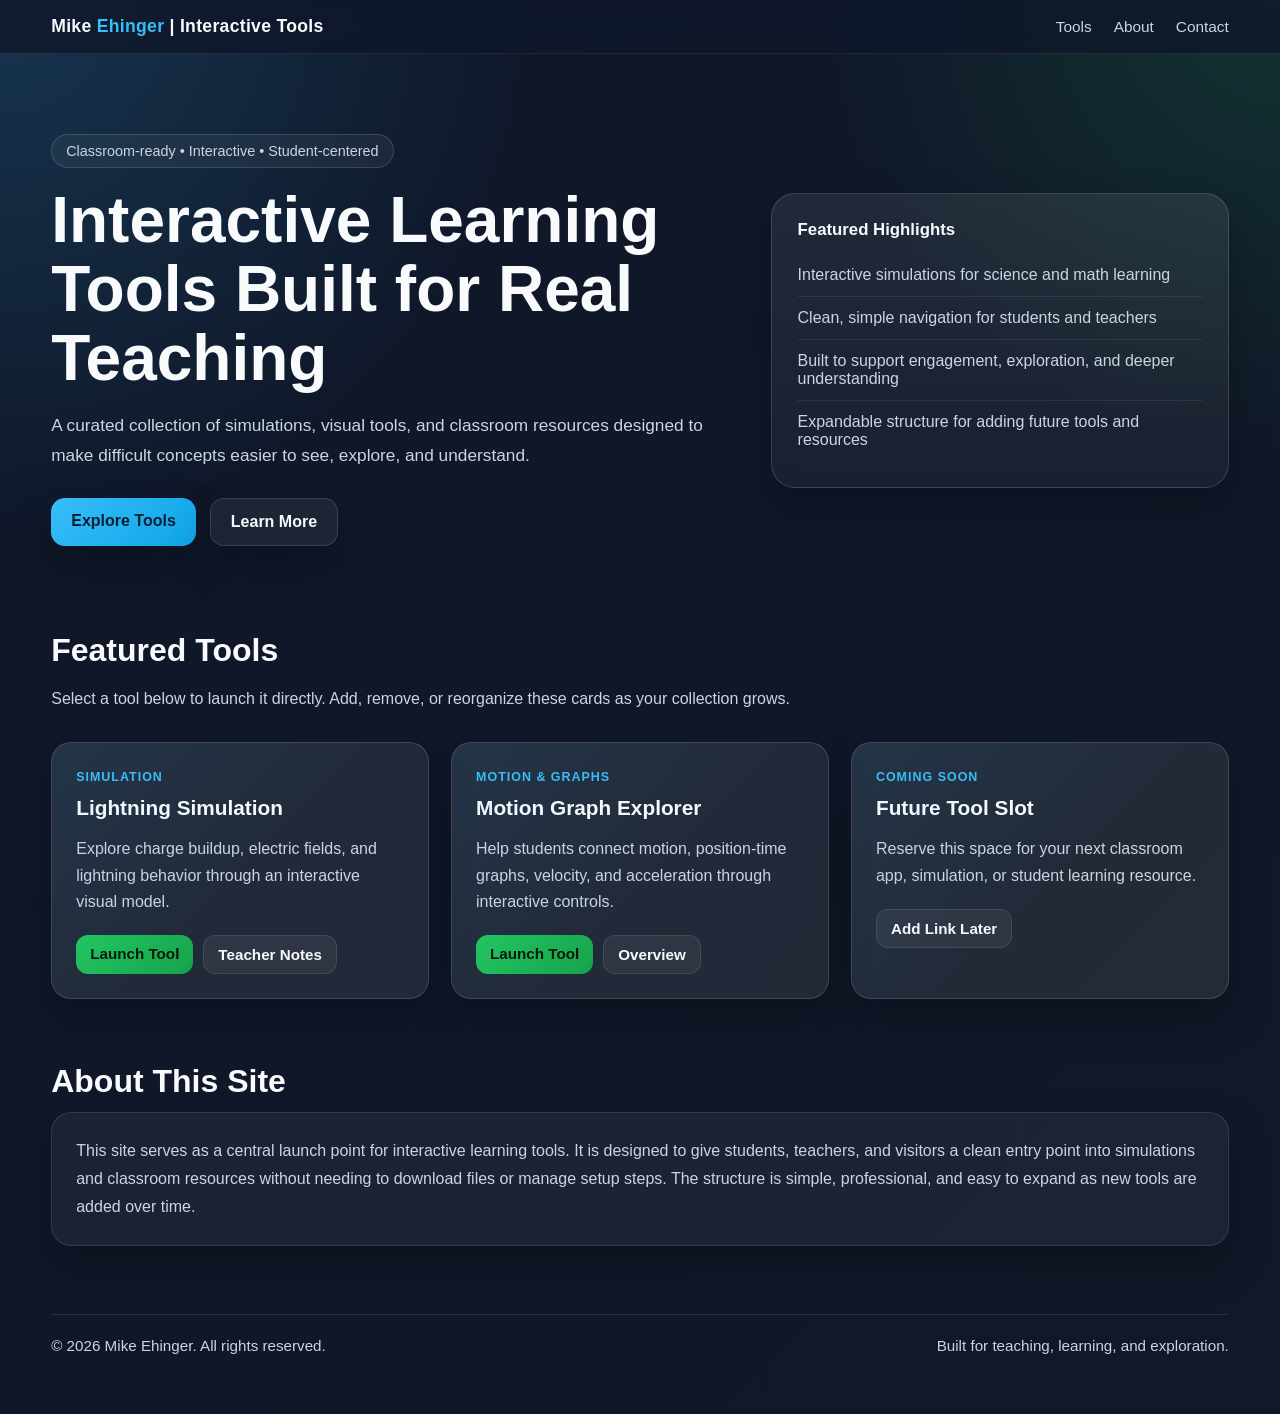
==== index.html @ 9064da9b "Integrate Google Analytics and update HTML Added Google Analytics tracking script and updated HTML s" ====
<!DOCTYPE html>
<html lang="en">
<head>
  <!-- Google tag (gtag.js) -->
<script async src="https://www.googletagmanager.com/gtag/js?id=G-KTXL267CL4"></script>
<script>
  window.dataLayer = window.dataLayer || [];
  function gtag(){dataLayer.push(arguments);}
  gtag('js', new Date());

  gtag('config', 'G-KTXL267CL4');
</script>
  <meta charset="UTF-8" />
  <meta name="viewport" content="width=device-width, initial-scale=1.0" />
  <title>Mike Ehinger | Interactive Learning Tools</title>
  <meta name="description" content="Interactive classroom tools, simulations, and learning resources." />
  <style>
    :root {
      --bg: #0f172a;
      --bg-alt: #111827;
      --card: rgba(255,255,255,0.08);
      --card-border: rgba(255,255,255,0.14);
      --text: #f8fafc;
      --muted: #cbd5e1;
      --accent: #38bdf8;
      --accent-2: #22c55e;
      --shadow: 0 20px 40px rgba(0,0,0,0.25);
      --radius: 20px;
      --max-width: 1200px;
    }

    * {
      box-sizing: border-box;
    }

    html {
      scroll-behavior: smooth;
    }

    body {
      margin: 0;
      font-family: Arial, Helvetica, sans-serif;
      color: var(--text);
      background:
        radial-gradient(circle at top left, rgba(56,189,248,0.18), transparent 28%),
        radial-gradient(circle at top right, rgba(34,197,94,0.16), transparent 24%),
        linear-gradient(135deg, var(--bg), var(--bg-alt));
      min-height: 100vh;
    }

    a {
      color: inherit;
      text-decoration: none;
    }

    .container {
      width: min(92%, var(--max-width));
      margin: 0 auto;
    }

    header {
      position: sticky;
      top: 0;
      z-index: 1000;
      backdrop-filter: blur(10px);
      background: rgba(15, 23, 42, 0.78);
      border-bottom: 1px solid rgba(255,255,255,0.08);
    }

    .nav {
      display: flex;
      justify-content: space-between;
      align-items: center;
      padding: 16px 0;
    }

    .brand {
      font-size: 1.1rem;
      font-weight: 700;
      letter-spacing: 0.3px;
    }

    .brand span {
      color: var(--accent);
    }

    .nav-links {
      display: flex;
      gap: 22px;
      align-items: center;
      flex-wrap: wrap;
    }

    .nav-links a {
      color: var(--muted);
      font-size: 0.96rem;
      transition: 0.2s ease;
    }

    .nav-links a:hover {
      color: var(--text);
    }

    .hero {
      padding: 80px 0 50px;
    }

    .hero-grid {
      display: grid;
      grid-template-columns: 1.2fr 0.8fr;
      gap: 32px;
      align-items: center;
    }

    .eyebrow {
      display: inline-block;
      padding: 8px 14px;
      border: 1px solid rgba(255,255,255,0.14);
      background: rgba(255,255,255,0.05);
      border-radius: 999px;
      color: var(--muted);
      font-size: 0.9rem;
      margin-bottom: 18px;
    }

    h1 {
      font-size: clamp(2.2rem, 5vw, 4.2rem);
      line-height: 1.08;
      margin: 0 0 18px;
    }

    .hero p {
      font-size: 1.08rem;
      line-height: 1.7;
      color: var(--muted);
      max-width: 700px;
      margin: 0 0 28px;
    }

    .hero-actions {
      display: flex;
      gap: 14px;
      flex-wrap: wrap;
    }

    .btn {
      display: inline-block;
      padding: 14px 20px;
      border-radius: 14px;
      font-weight: 700;
      transition: transform 0.2s ease, box-shadow 0.2s ease, background 0.2s ease;
      box-shadow: var(--shadow);
    }

    .btn-primary {
      background: linear-gradient(135deg, var(--accent), #0ea5e9);
      color: #062033;
    }

    .btn-secondary {
      background: rgba(255,255,255,0.06);
      border: 1px solid rgba(255,255,255,0.12);
      color: var(--text);
    }

    .btn:hover {
      transform: translateY(-2px);
    }

    .hero-panel {
      background: linear-gradient(180deg, rgba(255,255,255,0.08), rgba(255,255,255,0.04));
      border: 1px solid var(--card-border);
      border-radius: 24px;
      padding: 26px;
      box-shadow: var(--shadow);
    }

    .hero-panel h3 {
      margin-top: 0;
      margin-bottom: 14px;
      font-size: 1.05rem;
    }

    .hero-panel ul {
      list-style: none;
      padding: 0;
      margin: 0;
    }

    .hero-panel li {
      padding: 12px 0;
      border-bottom: 1px solid rgba(255,255,255,0.08);
      color: var(--muted);
    }

    .hero-panel li:last-child {
      border-bottom: none;
    }

    section {
      padding: 36px 0 28px;
    }

    .section-title {
      font-size: 2rem;
      margin: 0 0 12px;
    }

    .section-subtitle {
      color: var(--muted);
      max-width: 760px;
      line-height: 1.7;
      margin-bottom: 30px;
    }

    .tool-grid {
      display: grid;
      grid-template-columns: repeat(auto-fit, minmax(280px, 1fr));
      gap: 22px;
    }

    .tool-card {
      background: var(--card);
      border: 1px solid var(--card-border);
      border-radius: var(--radius);
      padding: 24px;
      box-shadow: var(--shadow);
      transition: transform 0.2s ease, border-color 0.2s ease;
      position: relative;
      overflow: hidden;
    }

    .tool-card:hover {
      transform: translateY(-4px);
      border-color: rgba(56,189,248,0.5);
    }

    .tool-card::before {
      content: "";
      position: absolute;
      inset: 0;
      background: linear-gradient(135deg, rgba(56,189,248,0.08), transparent 55%);
      pointer-events: none;
    }

    .tool-tag {
      display: inline-block;
      font-size: 0.78rem;
      font-weight: 700;
      text-transform: uppercase;
      letter-spacing: 0.08em;
      color: var(--accent);
      margin-bottom: 12px;
    }

    .tool-card h3 {
      margin: 0 0 10px;
      font-size: 1.3rem;
    }

    .tool-card p {
      color: var(--muted);
      line-height: 1.65;
      margin-bottom: 20px;
    }

    .tool-links {
      display: flex;
      gap: 10px;
      flex-wrap: wrap;
    }

    .tool-link {
      display: inline-block;
      padding: 10px 14px;
      border-radius: 12px;
      background: rgba(255,255,255,0.06);
      border: 1px solid rgba(255,255,255,0.10);
      font-weight: 700;
      font-size: 0.95rem;
    }

    .tool-link.primary {
      background: linear-gradient(135deg, var(--accent-2), #16a34a);
      color: #03170a;
      border: none;
    }

    .about-box {
      background: rgba(255,255,255,0.05);
      border: 1px solid rgba(255,255,255,0.10);
      border-radius: var(--radius);
      padding: 24px;
      line-height: 1.75;
      color: var(--muted);
      box-shadow: var(--shadow);
    }

    footer {
      padding: 40px 0 60px;
      color: var(--muted);
      font-size: 0.95rem;
    }

    .footer-line {
      border-top: 1px solid rgba(255,255,255,0.10);
      padding-top: 22px;
      display: flex;
      justify-content: space-between;
      gap: 16px;
      flex-wrap: wrap;
    }

    @media (max-width: 860px) {
      .hero-grid {
        grid-template-columns: 1fr;
      }

      .nav {
        gap: 18px;
        align-items: flex-start;
        flex-direction: column;
      }
    }
  </style>
</head>
<body>
  <header>
    <div class="container nav">
      <div class="brand">Mike <span>Ehinger</span> | Interactive Tools</div>
      <nav class="nav-links">
        <a href="#tools">Tools</a>
        <a href="#about">About</a>
        <a href="#contact">Contact</a>
      </nav>
    </div>
  </header>

  <main>
    <section class="hero">
      <div class="container hero-grid">
        <div>
          <div class="eyebrow">Classroom-ready • Interactive • Student-centered</div>
          <h1>Interactive Learning Tools Built for Real Teaching</h1>
          <p>
            A curated collection of simulations, visual tools, and classroom resources
            designed to make difficult concepts easier to see, explore, and understand.
          </p>
          <div class="hero-actions">
            <a class="btn btn-primary" href="#tools">Explore Tools</a>
            <a class="btn btn-secondary" href="#about">Learn More</a>
          </div>
        </div>

        <aside class="hero-panel">
          <h3>Featured Highlights</h3>
          <ul>
            <li>Interactive simulations for science and math learning</li>
            <li>Clean, simple navigation for students and teachers</li>
            <li>Built to support engagement, exploration, and deeper understanding</li>
            <li>Expandable structure for adding future tools and resources</li>
          </ul>
        </aside>
      </div>
    </section>

    <section id="tools">
      <div class="container">
        <h2 class="section-title">Featured Tools</h2>
        <p class="section-subtitle">
          Select a tool below to launch it directly. Add, remove, or reorganize these cards
          as your collection grows.
        </p>

        <div class="tool-grid">
          <article class="tool-card">
            <div class="tool-tag">Simulation</div>
            <h3>Lightning Simulation</h3>
            <p>
              Explore charge buildup, electric fields, and lightning behavior through an interactive visual model.
            </p>
            <div class="tool-links">
              <a class="tool-link primary" href="C2 L10 Lightning.html">Launch Tool</a>
              <a class="tool-link" href="#">Teacher Notes</a>
            </div>
          </article>

          <article class="tool-card">
            <div class="tool-tag">Motion & Graphs</div>
            <h3>Motion Graph Explorer</h3>
            <p>
              Help students connect motion, position-time graphs, velocity, and acceleration through interactive controls.
            </p>
            <div class="tool-links">
              <a class="tool-link primary" href="P5 L8 Wave Interference vs4_5.html">Launch Tool</a>
              <a class="tool-link" href="#">Overview</a>
            </div>
          </article>

          <article class="tool-card">
            <div class="tool-tag">Coming Soon</div>
            <h3>Future Tool Slot</h3>
            <p>
              Reserve this space for your next classroom app, simulation, or student learning resource.
            </p>
            <div class="tool-links">
              <a class="tool-link" href="#">Add Link Later</a>
            </div>
          </article>
        </div>
      </div>
    </section>

    <section id="about">
      <div class="container">
        <h2 class="section-title">About This Site</h2>
        <div class="about-box">
          This site serves as a central launch point for interactive learning tools. It is designed
          to give students, teachers, and visitors a clean entry point into simulations and classroom
          resources without needing to download files or manage setup steps. The structure is simple,
          professional, and easy to expand as new tools are added over time.
        </div>
      </div>
    </section>
  </main>

  <footer id="contact">
    <div class="container footer-line">
      <div>© 2026 Mike Ehinger. All rights reserved.</div>
      <div>Built for teaching, learning, and exploration.</div>
    </div>
  </footer>
</body>
</html>
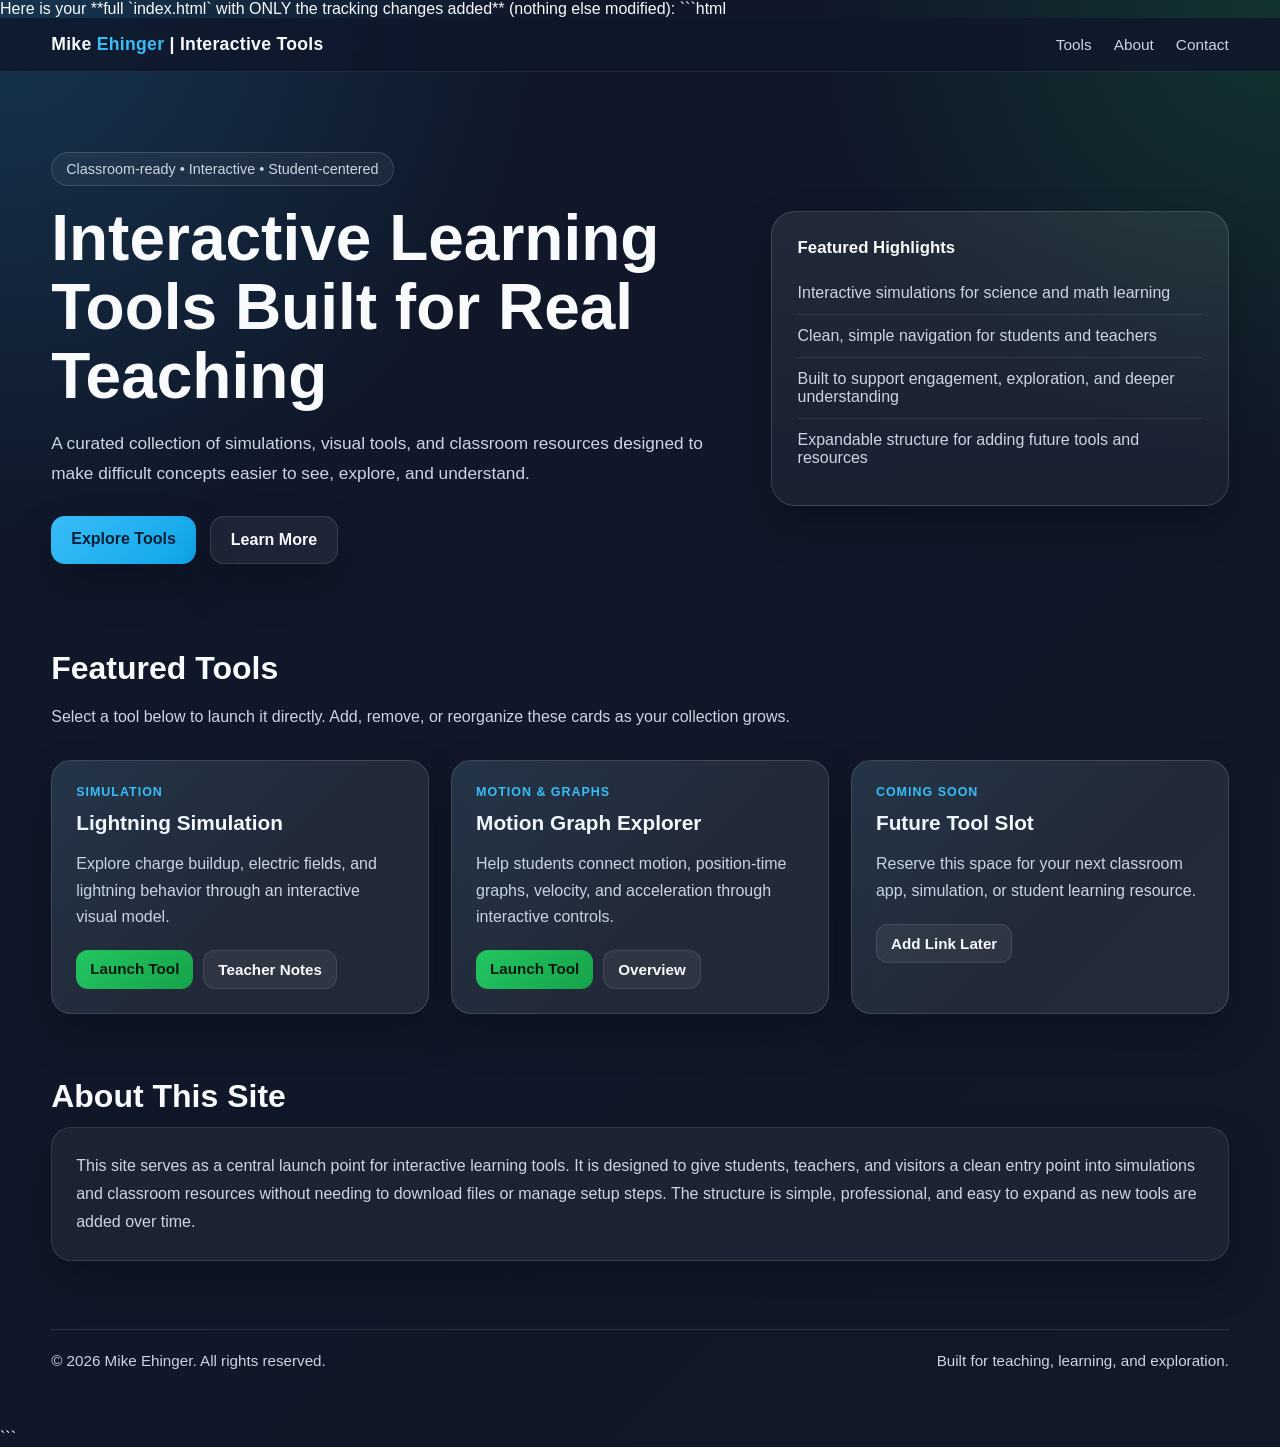
==== commit 89e0dc48: "Integrate Google Analytics tracking code Added Google Analytics tracking code to the head section." ====
--- a/index.html
+++ b/index.html
@@ -1,3 +1,6 @@
+Here is your **full `index.html` with ONLY the tracking changes added** (nothing else modified):
+
+```html
 <!DOCTYPE html>
 <html lang="en">
 <head>
@@ -380,7 +383,10 @@
               Explore charge buildup, electric fields, and lightning behavior through an interactive visual model.
             </p>
             <div class="tool-links">
-              <a class="tool-link primary" href="C2 L10 Lightning.html">Launch Tool</a>
+              <a class="tool-link primary" href="C2 L10 Lightning.html"
+                 onclick="gtag('event','open_simulation',{simulation:'Lightning'});">
+                Launch Tool
+              </a>
               <a class="tool-link" href="#">Teacher Notes</a>
             </div>
           </article>
@@ -392,7 +398,10 @@
               Help students connect motion, position-time graphs, velocity, and acceleration through interactive controls.
             </p>
             <div class="tool-links">
-              <a class="tool-link primary" href="P5 L8 Wave Interference vs4_5.html">Launch Tool</a>
+              <a class="tool-link primary" href="P5 L8 Wave Interference vs4_5.html"
+                 onclick="gtag('event','open_simulation',{simulation:'Motion Graph Explorer'});">
+                Launch Tool
+              </a>
               <a class="tool-link" href="#">Overview</a>
             </div>
           </article>
@@ -432,3 +441,4 @@
   </footer>
 </body>
 </html>
+```
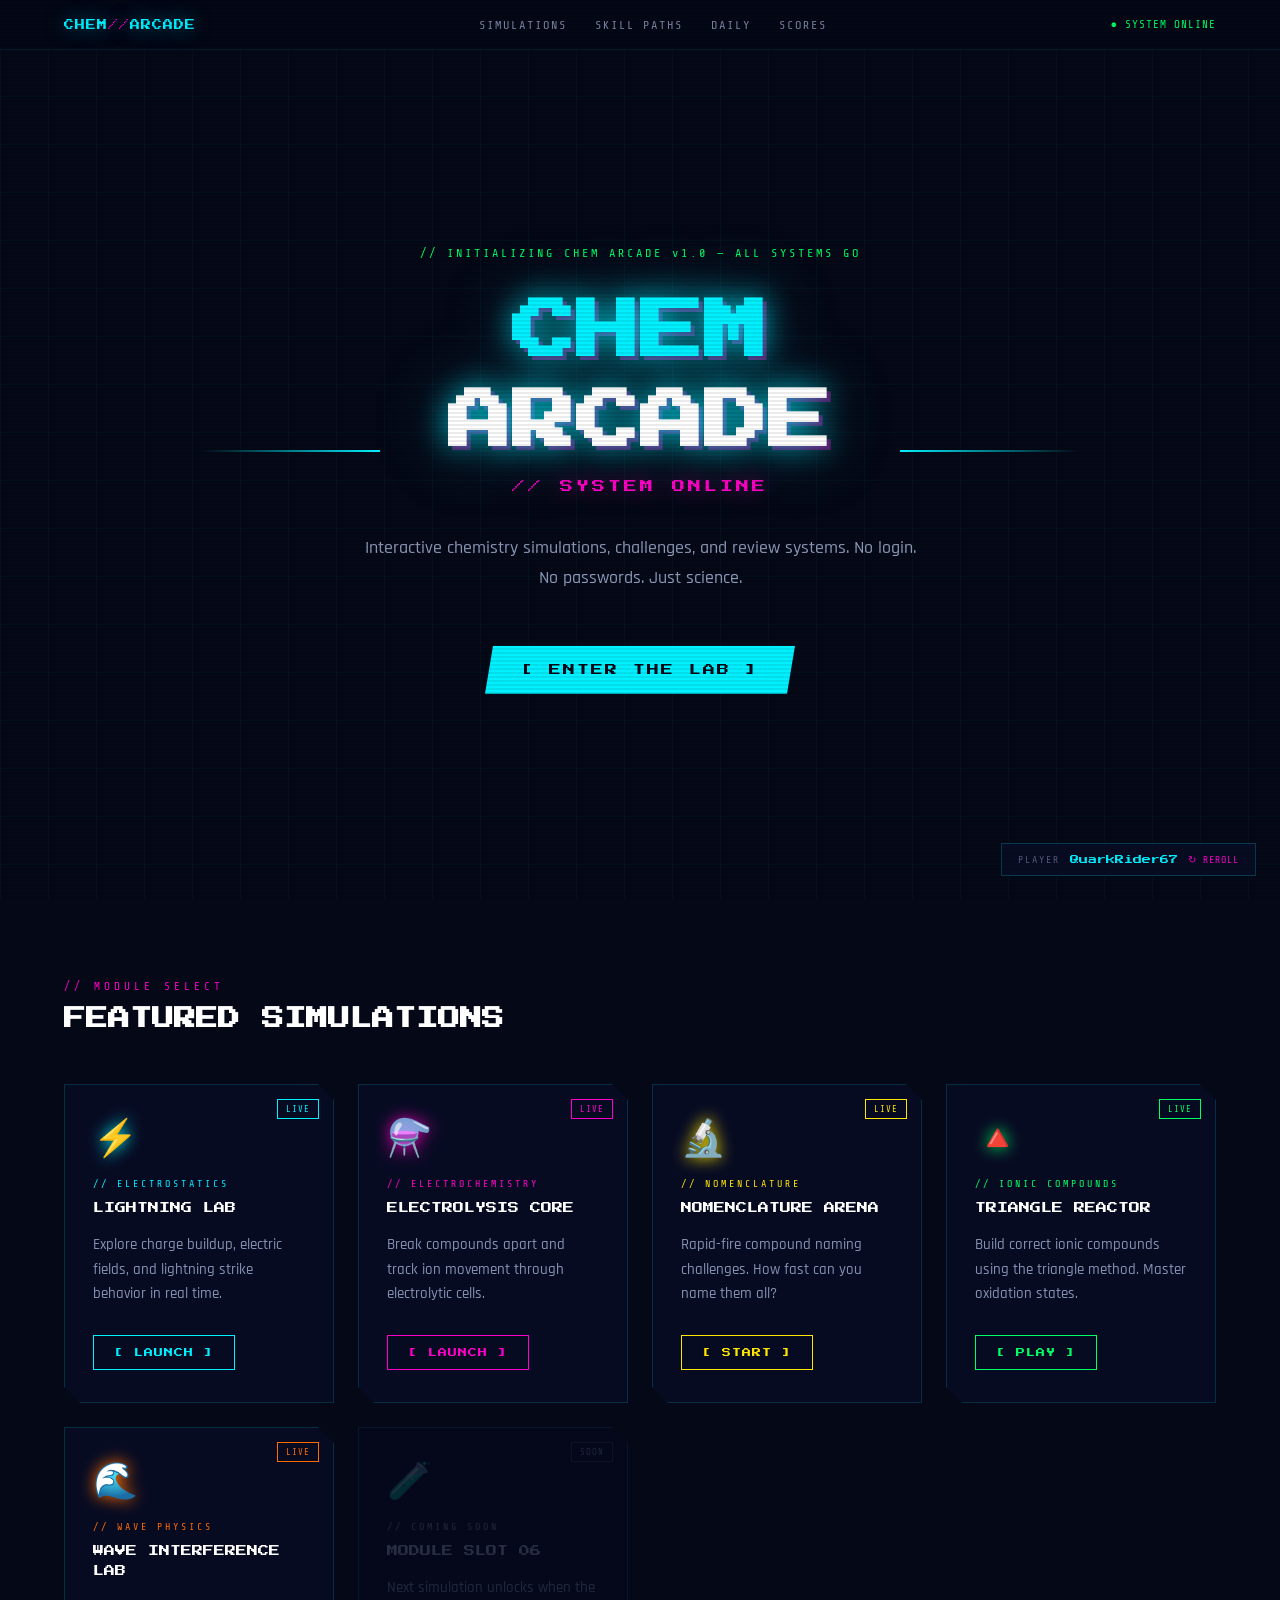
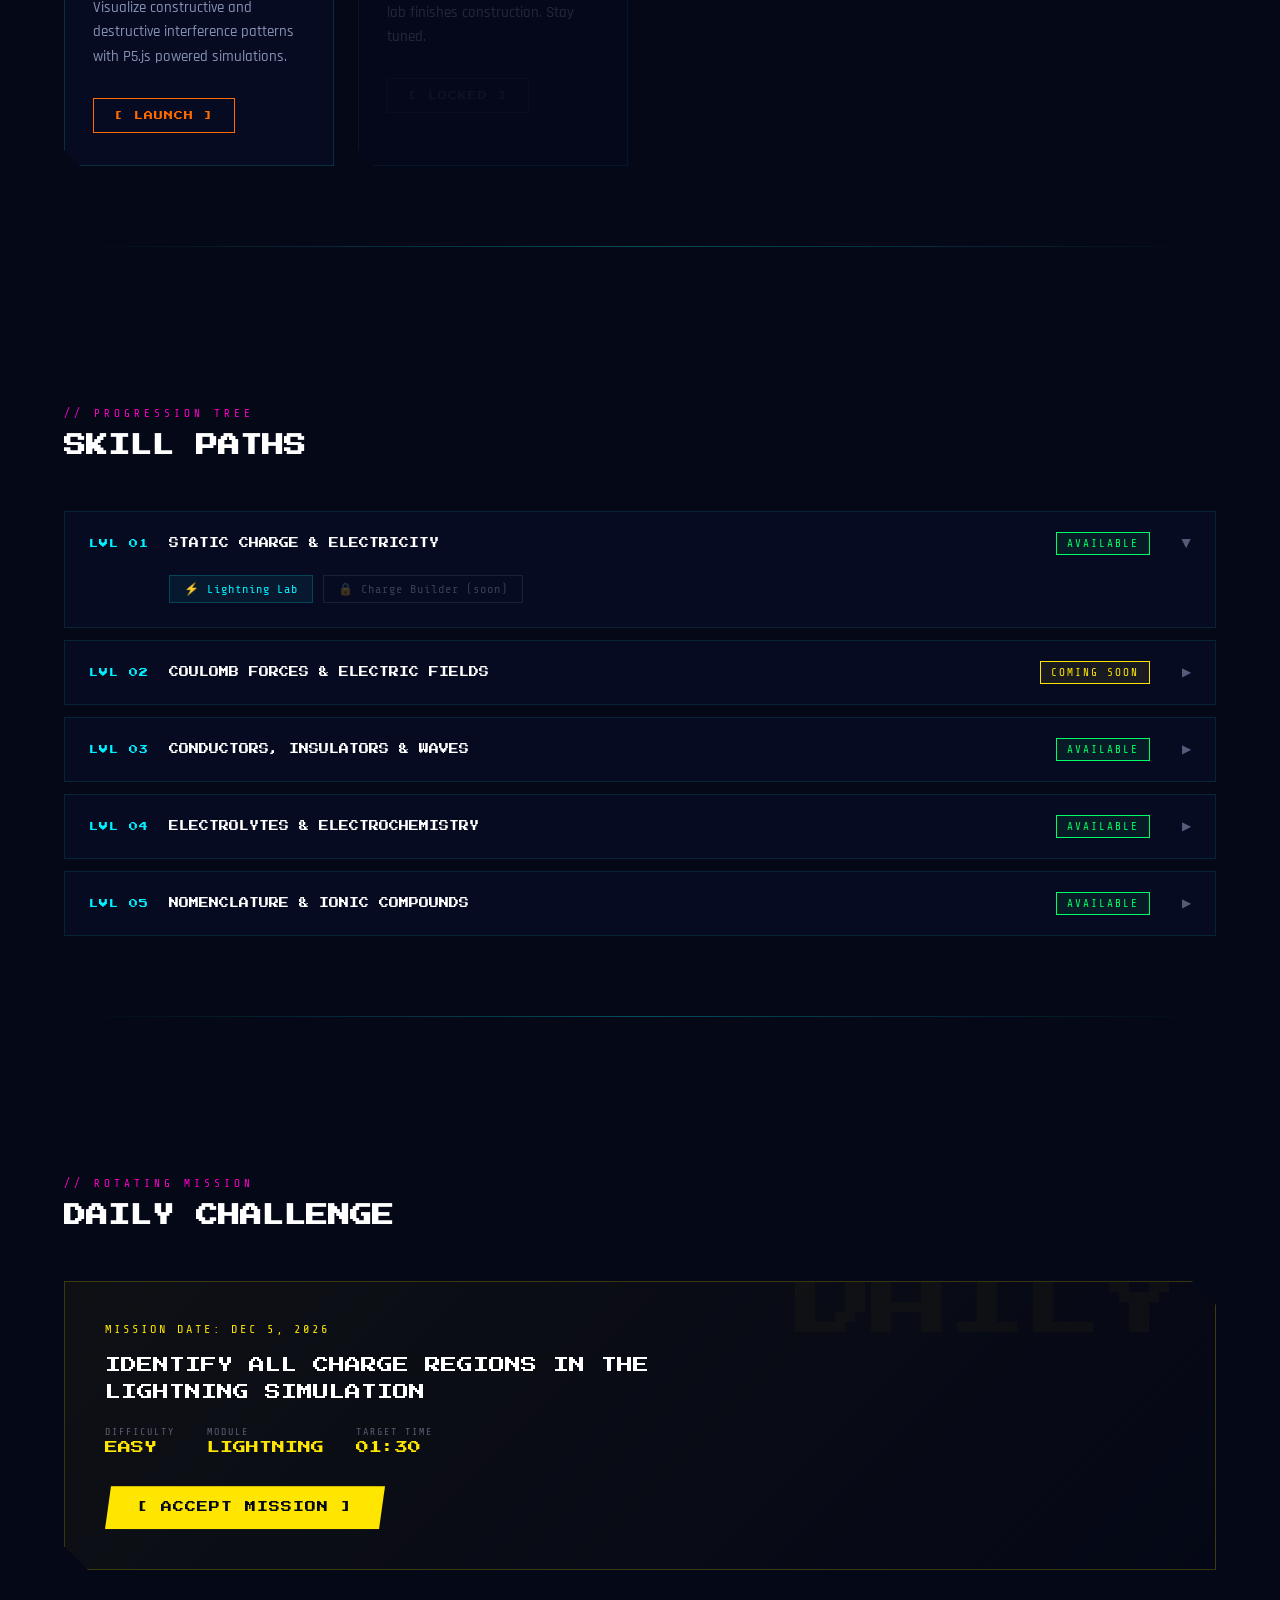
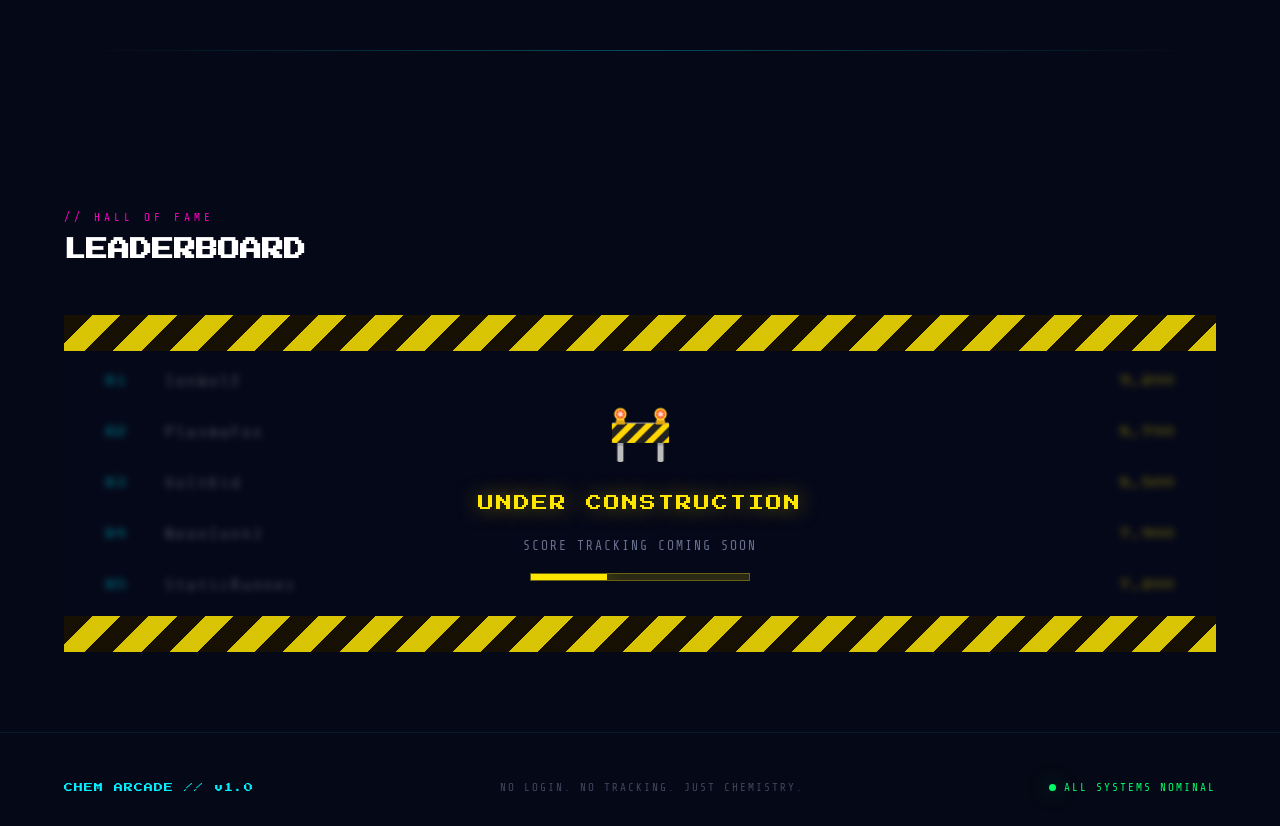
==== commit becf218b: "Acrade Theme" ====
--- a/index.html
+++ b/index.html
@@ -1,444 +1,1199 @@
-Here is your **full `index.html` with ONLY the tracking changes added** (nothing else modified):
-
-```html
-<!DOCTYPE html>
-<html lang="en">
-<head>
-  <!-- Google tag (gtag.js) -->
-<script async src="https://www.googletagmanager.com/gtag/js?id=G-KTXL267CL4"></script>
-<script>
-  window.dataLayer = window.dataLayer || [];
-  function gtag(){dataLayer.push(arguments);}
-  gtag('js', new Date());
-
-  gtag('config', 'G-KTXL267CL4');
-</script>
-  <meta charset="UTF-8" />
-  <meta name="viewport" content="width=device-width, initial-scale=1.0" />
-  <title>Mike Ehinger | Interactive Learning Tools</title>
-  <meta name="description" content="Interactive classroom tools, simulations, and learning resources." />
-  <style>
-    :root {
-      --bg: #0f172a;
-      --bg-alt: #111827;
-      --card: rgba(255,255,255,0.08);
-      --card-border: rgba(255,255,255,0.14);
-      --text: #f8fafc;
-      --muted: #cbd5e1;
-      --accent: #38bdf8;
-      --accent-2: #22c55e;
-      --shadow: 0 20px 40px rgba(0,0,0,0.25);
-      --radius: 20px;
-      --max-width: 1200px;
-    }
-
-    * {
-      box-sizing: border-box;
-    }
-
-    html {
-      scroll-behavior: smooth;
-    }
-
-    body {
-      margin: 0;
-      font-family: Arial, Helvetica, sans-serif;
-      color: var(--text);
-      background:
-        radial-gradient(circle at top left, rgba(56,189,248,0.18), transparent 28%),
-        radial-gradient(circle at top right, rgba(34,197,94,0.16), transparent 24%),
-        linear-gradient(135deg, var(--bg), var(--bg-alt));
-      min-height: 100vh;
-    }
-
-    a {
-      color: inherit;
-      text-decoration: none;
-    }
-
-    .container {
-      width: min(92%, var(--max-width));
-      margin: 0 auto;
-    }
-
-    header {
-      position: sticky;
-      top: 0;
-      z-index: 1000;
-      backdrop-filter: blur(10px);
-      background: rgba(15, 23, 42, 0.78);
-      border-bottom: 1px solid rgba(255,255,255,0.08);
-    }
-
-    .nav {
-      display: flex;
-      justify-content: space-between;
-      align-items: center;
-      padding: 16px 0;
-    }
-
-    .brand {
-      font-size: 1.1rem;
-      font-weight: 700;
-      letter-spacing: 0.3px;
-    }
-
-    .brand span {
-      color: var(--accent);
-    }
-
-    .nav-links {
-      display: flex;
-      gap: 22px;
-      align-items: center;
-      flex-wrap: wrap;
-    }
-
-    .nav-links a {
-      color: var(--muted);
-      font-size: 0.96rem;
-      transition: 0.2s ease;
-    }
-
-    .nav-links a:hover {
-      color: var(--text);
-    }
-
-    .hero {
-      padding: 80px 0 50px;
-    }
-
-    .hero-grid {
-      display: grid;
-      grid-template-columns: 1.2fr 0.8fr;
-      gap: 32px;
-      align-items: center;
-    }
-
-    .eyebrow {
-      display: inline-block;
-      padding: 8px 14px;
-      border: 1px solid rgba(255,255,255,0.14);
-      background: rgba(255,255,255,0.05);
-      border-radius: 999px;
-      color: var(--muted);
-      font-size: 0.9rem;
-      margin-bottom: 18px;
-    }
-
-    h1 {
-      font-size: clamp(2.2rem, 5vw, 4.2rem);
-      line-height: 1.08;
-      margin: 0 0 18px;
-    }
-
-    .hero p {
-      font-size: 1.08rem;
-      line-height: 1.7;
-      color: var(--muted);
-      max-width: 700px;
-      margin: 0 0 28px;
-    }
-
-    .hero-actions {
-      display: flex;
-      gap: 14px;
-      flex-wrap: wrap;
-    }
-
-    .btn {
-      display: inline-block;
-      padding: 14px 20px;
-      border-radius: 14px;
-      font-weight: 700;
-      transition: transform 0.2s ease, box-shadow 0.2s ease, background 0.2s ease;
-      box-shadow: var(--shadow);
-    }
-
-    .btn-primary {
-      background: linear-gradient(135deg, var(--accent), #0ea5e9);
-      color: #062033;
-    }
-
-    .btn-secondary {
-      background: rgba(255,255,255,0.06);
-      border: 1px solid rgba(255,255,255,0.12);
-      color: var(--text);
-    }
-
-    .btn:hover {
-      transform: translateY(-2px);
-    }
-
-    .hero-panel {
-      background: linear-gradient(180deg, rgba(255,255,255,0.08), rgba(255,255,255,0.04));
-      border: 1px solid var(--card-border);
-      border-radius: 24px;
-      padding: 26px;
-      box-shadow: var(--shadow);
-    }
-
-    .hero-panel h3 {
-      margin-top: 0;
-      margin-bottom: 14px;
-      font-size: 1.05rem;
-    }
-
-    .hero-panel ul {
-      list-style: none;
-      padding: 0;
-      margin: 0;
-    }
-
-    .hero-panel li {
-      padding: 12px 0;
-      border-bottom: 1px solid rgba(255,255,255,0.08);
-      color: var(--muted);
-    }
-
-    .hero-panel li:last-child {
-      border-bottom: none;
-    }
-
-    section {
-      padding: 36px 0 28px;
-    }
-
-    .section-title {
-      font-size: 2rem;
-      margin: 0 0 12px;
-    }
-
-    .section-subtitle {
-      color: var(--muted);
-      max-width: 760px;
-      line-height: 1.7;
-      margin-bottom: 30px;
-    }
-
-    .tool-grid {
-      display: grid;
-      grid-template-columns: repeat(auto-fit, minmax(280px, 1fr));
-      gap: 22px;
-    }
-
-    .tool-card {
-      background: var(--card);
-      border: 1px solid var(--card-border);
-      border-radius: var(--radius);
-      padding: 24px;
-      box-shadow: var(--shadow);
-      transition: transform 0.2s ease, border-color 0.2s ease;
-      position: relative;
-      overflow: hidden;
-    }
-
-    .tool-card:hover {
-      transform: translateY(-4px);
-      border-color: rgba(56,189,248,0.5);
-    }
-
-    .tool-card::before {
-      content: "";
-      position: absolute;
-      inset: 0;
-      background: linear-gradient(135deg, rgba(56,189,248,0.08), transparent 55%);
-      pointer-events: none;
-    }
-
-    .tool-tag {
-      display: inline-block;
-      font-size: 0.78rem;
-      font-weight: 700;
-      text-transform: uppercase;
-      letter-spacing: 0.08em;
-      color: var(--accent);
-      margin-bottom: 12px;
-    }
-
-    .tool-card h3 {
-      margin: 0 0 10px;
-      font-size: 1.3rem;
-    }
-
-    .tool-card p {
-      color: var(--muted);
-      line-height: 1.65;
-      margin-bottom: 20px;
-    }
-
-    .tool-links {
-      display: flex;
-      gap: 10px;
-      flex-wrap: wrap;
-    }
-
-    .tool-link {
-      display: inline-block;
-      padding: 10px 14px;
-      border-radius: 12px;
-      background: rgba(255,255,255,0.06);
-      border: 1px solid rgba(255,255,255,0.10);
-      font-weight: 700;
-      font-size: 0.95rem;
-    }
-
-    .tool-link.primary {
-      background: linear-gradient(135deg, var(--accent-2), #16a34a);
-      color: #03170a;
-      border: none;
-    }
-
-    .about-box {
-      background: rgba(255,255,255,0.05);
-      border: 1px solid rgba(255,255,255,0.10);
-      border-radius: var(--radius);
-      padding: 24px;
-      line-height: 1.75;
-      color: var(--muted);
-      box-shadow: var(--shadow);
-    }
-
-    footer {
-      padding: 40px 0 60px;
-      color: var(--muted);
-      font-size: 0.95rem;
-    }
-
-    .footer-line {
-      border-top: 1px solid rgba(255,255,255,0.10);
-      padding-top: 22px;
-      display: flex;
-      justify-content: space-between;
-      gap: 16px;
-      flex-wrap: wrap;
-    }
-
-    @media (max-width: 860px) {
-      .hero-grid {
-        grid-template-columns: 1fr;
-      }
-
-      .nav {
-        gap: 18px;
-        align-items: flex-start;
-        flex-direction: column;
-      }
-    }
-  </style>
-</head>
-<body>
-  <header>
-    <div class="container nav">
-      <div class="brand">Mike <span>Ehinger</span> | Interactive Tools</div>
-      <nav class="nav-links">
-        <a href="#tools">Tools</a>
-        <a href="#about">About</a>
-        <a href="#contact">Contact</a>
-      </nav>
-    </div>
-  </header>
-
-  <main>
-    <section class="hero">
-      <div class="container hero-grid">
-        <div>
-          <div class="eyebrow">Classroom-ready • Interactive • Student-centered</div>
-          <h1>Interactive Learning Tools Built for Real Teaching</h1>
-          <p>
-            A curated collection of simulations, visual tools, and classroom resources
-            designed to make difficult concepts easier to see, explore, and understand.
-          </p>
-          <div class="hero-actions">
-            <a class="btn btn-primary" href="#tools">Explore Tools</a>
-            <a class="btn btn-secondary" href="#about">Learn More</a>
-          </div>
-        </div>
-
-        <aside class="hero-panel">
-          <h3>Featured Highlights</h3>
-          <ul>
-            <li>Interactive simulations for science and math learning</li>
-            <li>Clean, simple navigation for students and teachers</li>
-            <li>Built to support engagement, exploration, and deeper understanding</li>
-            <li>Expandable structure for adding future tools and resources</li>
-          </ul>
-        </aside>
-      </div>
-    </section>
-
-    <section id="tools">
-      <div class="container">
-        <h2 class="section-title">Featured Tools</h2>
-        <p class="section-subtitle">
-          Select a tool below to launch it directly. Add, remove, or reorganize these cards
-          as your collection grows.
-        </p>
-
-        <div class="tool-grid">
-          <article class="tool-card">
-            <div class="tool-tag">Simulation</div>
-            <h3>Lightning Simulation</h3>
-            <p>
-              Explore charge buildup, electric fields, and lightning behavior through an interactive visual model.
-            </p>
-            <div class="tool-links">
-              <a class="tool-link primary" href="C2 L10 Lightning.html"
-                 onclick="gtag('event','open_simulation',{simulation:'Lightning'});">
-                Launch Tool
-              </a>
-              <a class="tool-link" href="#">Teacher Notes</a>
-            </div>
-          </article>
-
-          <article class="tool-card">
-            <div class="tool-tag">Motion & Graphs</div>
-            <h3>Motion Graph Explorer</h3>
-            <p>
-              Help students connect motion, position-time graphs, velocity, and acceleration through interactive controls.
-            </p>
-            <div class="tool-links">
-              <a class="tool-link primary" href="P5 L8 Wave Interference vs4_5.html"
-                 onclick="gtag('event','open_simulation',{simulation:'Motion Graph Explorer'});">
-                Launch Tool
-              </a>
-              <a class="tool-link" href="#">Overview</a>
-            </div>
-          </article>
-
-          <article class="tool-card">
-            <div class="tool-tag">Coming Soon</div>
-            <h3>Future Tool Slot</h3>
-            <p>
-              Reserve this space for your next classroom app, simulation, or student learning resource.
-            </p>
-            <div class="tool-links">
-              <a class="tool-link" href="#">Add Link Later</a>
-            </div>
-          </article>
-        </div>
-      </div>
-    </section>
-
-    <section id="about">
-      <div class="container">
-        <h2 class="section-title">About This Site</h2>
-        <div class="about-box">
-          This site serves as a central launch point for interactive learning tools. It is designed
-          to give students, teachers, and visitors a clean entry point into simulations and classroom
-          resources without needing to download files or manage setup steps. The structure is simple,
-          professional, and easy to expand as new tools are added over time.
-        </div>
-      </div>
-    </section>
-  </main>
-
-  <footer id="contact">
-    <div class="container footer-line">
-      <div>© 2026 Mike Ehinger. All rights reserved.</div>
-      <div>Built for teaching, learning, and exploration.</div>
-    </div>
-  </footer>
-</body>
-</html>
-```
+<!DOCTYPE html>
+<html lang="en">
+<head>
+<meta charset="UTF-8">
+<meta name="viewport" content="width=device-width, initial-scale=1.0">
+<title>CHEM ARCADE // SYSTEM ONLINE</title>
+<link href="https://fonts.googleapis.com/css2?family=Press+Start+2P&family=Rajdhani:wght@400;500;600;700&family=Share+Tech+Mono&display=swap" rel="stylesheet">
+<style>
+  :root {
+    --bg: #050816;
+    --bg2: #080d24;
+    --cyan: #00f0ff;
+    --magenta: #ff00c8;
+    --yellow: #ffe600;
+    --green: #00ff66;
+    --orange: #ff6b00;
+    --grid: rgba(0,240,255,0.04);
+    --card-bg: rgba(8,13,36,0.9);
+    --card-border: rgba(0,240,255,0.15);
+    --glow-cyan: 0 0 20px rgba(0,240,255,0.5), 0 0 60px rgba(0,240,255,0.15);
+    --glow-magenta: 0 0 20px rgba(255,0,200,0.5), 0 0 60px rgba(255,0,200,0.15);
+    --glow-yellow: 0 0 20px rgba(255,230,0,0.5), 0 0 60px rgba(255,230,0,0.15);
+    --glow-green: 0 0 20px rgba(0,255,102,0.5), 0 0 60px rgba(0,255,102,0.15);
+  }
+ 
+  * { margin: 0; padding: 0; box-sizing: border-box; }
+ 
+  html { scroll-behavior: smooth; }
+ 
+  body {
+    background: var(--bg);
+    color: #c8d8ff;
+    font-family: 'Rajdhani', sans-serif;
+    font-size: 16px;
+    overflow-x: hidden;
+    cursor: crosshair;
+  }
+ 
+  /* ── SCANLINES ── */
+  body::before {
+    content: '';
+    position: fixed;
+    inset: 0;
+    background: repeating-linear-gradient(
+      0deg,
+      transparent,
+      transparent 2px,
+      rgba(0,0,0,0.08) 2px,
+      rgba(0,0,0,0.08) 4px
+    );
+    pointer-events: none;
+    z-index: 9999;
+  }
+ 
+  /* ── ANIMATED GRID ── */
+  .grid-bg {
+    position: fixed;
+    inset: 0;
+    background-image:
+      linear-gradient(var(--grid) 1px, transparent 1px),
+      linear-gradient(90deg, var(--grid) 1px, transparent 1px);
+    background-size: 48px 48px;
+    animation: gridDrift 20s linear infinite;
+    pointer-events: none;
+    z-index: 0;
+  }
+  @keyframes gridDrift {
+    from { transform: translateY(0); }
+    to   { transform: translateY(48px); }
+  }
+ 
+  /* ── FLOATING PARTICLES ── */
+  .particles {
+    position: fixed;
+    inset: 0;
+    pointer-events: none;
+    z-index: 1;
+    overflow: hidden;
+  }
+  .particle {
+    position: absolute;
+    width: 2px;
+    height: 2px;
+    border-radius: 50%;
+    animation: floatUp linear infinite;
+    opacity: 0;
+  }
+  @keyframes floatUp {
+    0%   { opacity: 0; transform: translateY(0) scale(1); }
+    10%  { opacity: 1; }
+    90%  { opacity: 0.5; }
+    100% { opacity: 0; transform: translateY(-100vh) scale(0.5); }
+  }
+ 
+  /* ── LAYOUT ── */
+  .container {
+    max-width: 1200px;
+    margin: 0 auto;
+    padding: 0 24px;
+    position: relative;
+    z-index: 2;
+  }
+ 
+  /* ── NAVBAR ── */
+  nav {
+    position: fixed;
+    top: 0;
+    width: 100%;
+    z-index: 100;
+    padding: 14px 0;
+    background: rgba(5,8,22,0.85);
+    backdrop-filter: blur(12px);
+    border-bottom: 1px solid rgba(0,240,255,0.1);
+  }
+  nav .container {
+    display: flex;
+    align-items: center;
+    justify-content: space-between;
+  }
+  .nav-logo {
+    font-family: 'Press Start 2P', monospace;
+    font-size: 10px;
+    color: var(--cyan);
+    text-shadow: var(--glow-cyan);
+    letter-spacing: 1px;
+  }
+  .nav-logo span { color: var(--magenta); }
+  .nav-links {
+    display: flex;
+    gap: 28px;
+    list-style: none;
+  }
+  .nav-links a {
+    font-family: 'Share Tech Mono', monospace;
+    font-size: 12px;
+    color: rgba(200,216,255,0.6);
+    text-decoration: none;
+    letter-spacing: 2px;
+    text-transform: uppercase;
+    transition: color 0.2s, text-shadow 0.2s;
+  }
+  .nav-links a:hover {
+    color: var(--cyan);
+    text-shadow: var(--glow-cyan);
+  }
+  .nav-status {
+    font-family: 'Share Tech Mono', monospace;
+    font-size: 11px;
+    color: var(--green);
+    letter-spacing: 1px;
+    animation: blink 2s step-end infinite;
+  }
+  @keyframes blink {
+    0%, 100% { opacity: 1; }
+    50% { opacity: 0.3; }
+  }
+ 
+  /* ── HERO ── */
+  .hero {
+    min-height: 100vh;
+    display: flex;
+    align-items: center;
+    justify-content: center;
+    text-align: center;
+    padding: 120px 24px 80px;
+    position: relative;
+  }
+  .hero-inner { position: relative; z-index: 2; }
+ 
+  .boot-line {
+    font-family: 'Share Tech Mono', monospace;
+    font-size: 12px;
+    color: var(--green);
+    letter-spacing: 3px;
+    margin-bottom: 28px;
+    opacity: 0;
+    animation: fadeIn 0.5s ease forwards 0.3s;
+  }
+ 
+  .hero-title {
+    font-family: 'Press Start 2P', monospace;
+    font-size: clamp(28px, 6vw, 64px);
+    line-height: 1.4;
+    color: #fff;
+    text-shadow:
+      0 0 30px rgba(0,240,255,0.8),
+      0 0 80px rgba(0,240,255,0.3),
+      4px 4px 0px rgba(255,0,200,0.4);
+    margin-bottom: 12px;
+    opacity: 0;
+    animation: fadeIn 0.6s ease forwards 0.7s;
+  }
+  .hero-title .accent { color: var(--cyan); }
+ 
+  .hero-subtitle {
+    font-family: 'Press Start 2P', monospace;
+    font-size: clamp(9px, 1.5vw, 13px);
+    color: var(--magenta);
+    text-shadow: var(--glow-magenta);
+    letter-spacing: 3px;
+    margin-bottom: 40px;
+    opacity: 0;
+    animation: fadeIn 0.6s ease forwards 1.1s;
+  }
+ 
+  .hero-desc {
+    font-family: 'Rajdhani', sans-serif;
+    font-size: 18px;
+    font-weight: 500;
+    color: rgba(200,216,255,0.7);
+    max-width: 560px;
+    margin: 0 auto 52px;
+    line-height: 1.7;
+    opacity: 0;
+    animation: fadeIn 0.6s ease forwards 1.4s;
+  }
+ 
+  .hero-cta {
+    display: inline-block;
+    font-family: 'Press Start 2P', monospace;
+    font-size: 12px;
+    color: var(--bg);
+    background: var(--cyan);
+    padding: 18px 36px;
+    text-decoration: none;
+    letter-spacing: 2px;
+    clip-path: polygon(8px 0%, 100% 0%, calc(100% - 8px) 100%, 0% 100%);
+    transition: background 0.2s, box-shadow 0.2s, transform 0.1s;
+    box-shadow: var(--glow-cyan);
+    opacity: 0;
+    animation: fadeIn 0.6s ease forwards 1.7s;
+    cursor: pointer;
+  }
+  .hero-cta:hover {
+    background: #fff;
+    box-shadow: 0 0 40px rgba(0,240,255,0.9), 0 0 100px rgba(0,240,255,0.3);
+    transform: translateY(-2px);
+  }
+ 
+  /* electric arc lines */
+  .arc-left, .arc-right {
+    position: absolute;
+    top: 50%;
+    width: 180px;
+    height: 2px;
+    opacity: 0;
+    animation: fadeIn 0.8s ease forwards 2s;
+  }
+  .arc-left {
+    right: calc(50% + 260px);
+    background: linear-gradient(90deg, transparent, var(--cyan));
+  }
+  .arc-right {
+    left: calc(50% + 260px);
+    background: linear-gradient(90deg, var(--cyan), transparent);
+  }
+ 
+  @keyframes fadeIn {
+    from { opacity: 0; transform: translateY(12px); }
+    to   { opacity: 1; transform: translateY(0); }
+  }
+ 
+  /* ── SECTION SHARED ── */
+  section {
+    padding: 80px 0;
+    position: relative;
+    z-index: 2;
+  }
+ 
+  .section-label {
+    font-family: 'Share Tech Mono', monospace;
+    font-size: 11px;
+    letter-spacing: 4px;
+    text-transform: uppercase;
+    color: var(--magenta);
+    margin-bottom: 10px;
+  }
+ 
+  .section-title {
+    font-family: 'Press Start 2P', monospace;
+    font-size: clamp(14px, 2.5vw, 22px);
+    color: #fff;
+    margin-bottom: 48px;
+    line-height: 1.5;
+  }
+ 
+  .section-divider {
+    width: 100%;
+    height: 1px;
+    background: linear-gradient(90deg, transparent, var(--cyan), transparent);
+    margin-bottom: 80px;
+    opacity: 0.3;
+  }
+ 
+  /* ── SIM CARDS ── */
+  .sims-grid {
+    display: grid;
+    grid-template-columns: repeat(auto-fit, minmax(260px, 1fr));
+    gap: 24px;
+  }
+ 
+  .sim-card {
+    background: var(--card-bg);
+    border: 1px solid var(--card-border);
+    padding: 32px 28px;
+    position: relative;
+    overflow: hidden;
+    transition: border-color 0.3s, transform 0.2s;
+    clip-path: polygon(0 0, calc(100% - 16px) 0, 100% 16px, 100% 100%, 16px 100%, 0 calc(100% - 16px));
+  }
+  .sim-card::before {
+    content: '';
+    position: absolute;
+    inset: 0;
+    opacity: 0;
+    transition: opacity 0.3s;
+  }
+  .sim-card:hover {
+    transform: translateY(-4px);
+    border-color: var(--card-accent, var(--cyan));
+  }
+  .sim-card:hover::before { opacity: 1; }
+ 
+  .sim-card.cyan  { --card-accent: var(--cyan);    }
+  .sim-card.cyan::before  { background: linear-gradient(135deg, rgba(0,240,255,0.05), transparent); }
+  .sim-card.cyan:hover    { box-shadow: var(--glow-cyan); }
+ 
+  .sim-card.magenta { --card-accent: var(--magenta); }
+  .sim-card.magenta::before { background: linear-gradient(135deg, rgba(255,0,200,0.05), transparent); }
+  .sim-card.magenta:hover   { box-shadow: var(--glow-magenta); }
+ 
+  .sim-card.yellow { --card-accent: var(--yellow);  }
+  .sim-card.yellow::before { background: linear-gradient(135deg, rgba(255,230,0,0.05), transparent); }
+  .sim-card.yellow:hover   { box-shadow: var(--glow-yellow); }
+ 
+  .sim-card.green  { --card-accent: var(--green);   }
+  .sim-card.green::before { background: linear-gradient(135deg, rgba(0,255,102,0.05), transparent); }
+  .sim-card.green:hover   { box-shadow: var(--glow-green); }
+ 
+  .sim-card.orange { --card-accent: var(--orange);  }
+  .sim-card.orange::before { background: linear-gradient(135deg, rgba(255,107,0,0.05), transparent); }
+  .sim-card.orange:hover   { box-shadow: 0 0 20px rgba(255,107,0,0.5); }
+ 
+  .card-icon {
+    font-size: 36px;
+    margin-bottom: 16px;
+    display: block;
+    filter: drop-shadow(0 0 8px var(--card-accent, var(--cyan)));
+  }
+ 
+  .card-tag {
+    font-family: 'Share Tech Mono', monospace;
+    font-size: 10px;
+    letter-spacing: 3px;
+    color: var(--card-accent, var(--cyan));
+    text-transform: uppercase;
+    margin-bottom: 10px;
+  }
+ 
+  .card-title {
+    font-family: 'Press Start 2P', monospace;
+    font-size: 11px;
+    color: #fff;
+    line-height: 1.8;
+    margin-bottom: 14px;
+  }
+ 
+  .card-desc {
+    font-size: 15px;
+    font-weight: 500;
+    color: rgba(200,216,255,0.65);
+    line-height: 1.65;
+    margin-bottom: 28px;
+  }
+ 
+  .card-badge {
+    position: absolute;
+    top: 14px;
+    right: 14px;
+    font-family: 'Share Tech Mono', monospace;
+    font-size: 9px;
+    letter-spacing: 1px;
+    padding: 4px 8px;
+    border: 1px solid var(--card-accent, var(--cyan));
+    color: var(--card-accent, var(--cyan));
+    text-transform: uppercase;
+  }
+ 
+  .card-btn {
+    display: inline-block;
+    font-family: 'Press Start 2P', monospace;
+    font-size: 9px;
+    color: var(--card-accent, var(--cyan));
+    border: 1px solid var(--card-accent, var(--cyan));
+    padding: 12px 20px;
+    text-decoration: none;
+    letter-spacing: 1px;
+    transition: background 0.2s, color 0.2s, box-shadow 0.2s;
+    cursor: pointer;
+    background: transparent;
+  }
+  .card-btn:hover {
+    background: var(--card-accent, var(--cyan));
+    color: var(--bg);
+    box-shadow: 0 0 20px var(--card-accent, var(--cyan));
+  }
+ 
+  /* ── SKILL PATHS ── */
+  .skill-paths {
+    display: flex;
+    flex-direction: column;
+    gap: 12px;
+  }
+ 
+  .skill-level {
+    border: 1px solid rgba(0,240,255,0.1);
+    background: var(--card-bg);
+    overflow: hidden;
+    transition: border-color 0.2s;
+  }
+  .skill-level:hover { border-color: rgba(0,240,255,0.25); }
+ 
+  .skill-header {
+    display: flex;
+    align-items: center;
+    gap: 20px;
+    padding: 20px 24px;
+    cursor: pointer;
+    user-select: none;
+  }
+ 
+  .skill-num {
+    font-family: 'Press Start 2P', monospace;
+    font-size: 9px;
+    color: var(--cyan);
+    min-width: 60px;
+    letter-spacing: 1px;
+  }
+ 
+  .skill-name {
+    font-family: 'Press Start 2P', monospace;
+    font-size: 10px;
+    color: #fff;
+    flex: 1;
+    line-height: 1.6;
+  }
+ 
+  .skill-status {
+    font-family: 'Share Tech Mono', monospace;
+    font-size: 11px;
+    letter-spacing: 2px;
+    padding: 4px 10px;
+    border: 1px solid;
+  }
+  .skill-status.available {
+    color: var(--green);
+    border-color: var(--green);
+    background: rgba(0,255,102,0.07);
+  }
+  .skill-status.locked {
+    color: rgba(200,216,255,0.3);
+    border-color: rgba(200,216,255,0.15);
+  }
+  .skill-status.soon {
+    color: var(--yellow);
+    border-color: var(--yellow);
+    background: rgba(255,230,0,0.07);
+  }
+ 
+  .skill-chevron {
+    color: rgba(200,216,255,0.4);
+    font-size: 12px;
+    transition: transform 0.3s;
+    margin-left: 12px;
+  }
+  .skill-level.open .skill-chevron { transform: rotate(90deg); }
+ 
+  .skill-body {
+    max-height: 0;
+    overflow: hidden;
+    transition: max-height 0.4s ease;
+  }
+  .skill-level.open .skill-body { max-height: 300px; }
+ 
+  .skill-tools {
+    padding: 0 24px 24px 104px;
+    display: flex;
+    flex-wrap: wrap;
+    gap: 10px;
+  }
+  .skill-tool {
+    font-family: 'Share Tech Mono', monospace;
+    font-size: 12px;
+    letter-spacing: 1px;
+    color: var(--cyan);
+    background: rgba(0,240,255,0.06);
+    border: 1px solid rgba(0,240,255,0.2);
+    padding: 6px 14px;
+    text-decoration: none;
+    transition: background 0.2s, box-shadow 0.2s;
+    cursor: pointer;
+  }
+  .skill-tool:hover {
+    background: rgba(0,240,255,0.12);
+    box-shadow: var(--glow-cyan);
+  }
+  .skill-tool.locked-tool {
+    color: rgba(200,216,255,0.25);
+    border-color: rgba(200,216,255,0.1);
+    background: transparent;
+    cursor: not-allowed;
+  }
+ 
+  /* ── DAILY CHALLENGE ── */
+  .daily-box {
+    border: 1px solid rgba(255,230,0,0.2);
+    background: linear-gradient(135deg, rgba(255,230,0,0.04), rgba(5,8,22,0.9));
+    padding: 40px;
+    position: relative;
+    overflow: hidden;
+    clip-path: polygon(0 0, calc(100% - 24px) 0, 100% 24px, 100% 100%, 24px 100%, 0 calc(100% - 24px));
+    box-shadow: 0 0 40px rgba(255,230,0,0.08);
+  }
+  .daily-box::before {
+    content: 'DAILY';
+    position: absolute;
+    top: -20px;
+    right: 40px;
+    font-family: 'Press Start 2P', monospace;
+    font-size: 80px;
+    color: rgba(255,230,0,0.03);
+    letter-spacing: -4px;
+    pointer-events: none;
+  }
+ 
+  .daily-date {
+    font-family: 'Share Tech Mono', monospace;
+    font-size: 12px;
+    letter-spacing: 3px;
+    color: var(--yellow);
+    margin-bottom: 16px;
+  }
+ 
+  .daily-challenge-title {
+    font-family: 'Press Start 2P', monospace;
+    font-size: clamp(11px, 2vw, 16px);
+    color: #fff;
+    line-height: 1.7;
+    margin-bottom: 20px;
+    max-width: 700px;
+  }
+ 
+  .daily-meta {
+    display: flex;
+    gap: 32px;
+    margin-bottom: 32px;
+    flex-wrap: wrap;
+  }
+  .daily-meta-item {
+    display: flex;
+    flex-direction: column;
+    gap: 4px;
+  }
+  .daily-meta-label {
+    font-family: 'Share Tech Mono', monospace;
+    font-size: 10px;
+    letter-spacing: 2px;
+    color: rgba(200,216,255,0.4);
+    text-transform: uppercase;
+  }
+  .daily-meta-val {
+    font-family: 'Press Start 2P', monospace;
+    font-size: 13px;
+    color: var(--yellow);
+  }
+ 
+  .daily-btn {
+    display: inline-block;
+    font-family: 'Press Start 2P', monospace;
+    font-size: 11px;
+    color: var(--bg);
+    background: var(--yellow);
+    padding: 16px 32px;
+    text-decoration: none;
+    letter-spacing: 1px;
+    clip-path: polygon(6px 0%, 100% 0%, calc(100% - 6px) 100%, 0% 100%);
+    transition: box-shadow 0.2s, transform 0.1s;
+    box-shadow: var(--glow-yellow);
+    cursor: pointer;
+  }
+  .daily-btn:hover {
+    transform: translateY(-2px);
+    box-shadow: 0 0 40px rgba(255,230,0,0.9), 0 0 100px rgba(255,230,0,0.3);
+  }
+ 
+  /* ── SCOREBOARD (UNDER CONSTRUCTION) ── */
+  .scoreboard-section { padding: 80px 0; }
+ 
+  .scoreboard-wrap {
+    position: relative;
+    overflow: hidden;
+  }
+ 
+  .scoreboard-inner {
+    border: 1px solid rgba(0,240,255,0.1);
+    background: var(--card-bg);
+    padding: 40px;
+    filter: blur(3px);
+    user-select: none;
+    pointer-events: none;
+  }
+ 
+  .score-row {
+    display: flex;
+    align-items: center;
+    gap: 20px;
+    padding: 16px 0;
+    border-bottom: 1px solid rgba(0,240,255,0.06);
+  }
+  .score-rank {
+    font-family: 'Press Start 2P', monospace;
+    font-size: 11px;
+    color: var(--cyan);
+    min-width: 40px;
+  }
+  .score-alias {
+    font-family: 'Share Tech Mono', monospace;
+    font-size: 16px;
+    color: #fff;
+    flex: 1;
+    letter-spacing: 2px;
+  }
+  .score-val {
+    font-family: 'Press Start 2P', monospace;
+    font-size: 11px;
+    color: var(--yellow);
+  }
+ 
+  /* CONSTRUCTION OVERLAY */
+  .construction-overlay {
+    position: absolute;
+    inset: 0;
+    display: flex;
+    flex-direction: column;
+    align-items: center;
+    justify-content: center;
+    background: rgba(5,8,22,0.7);
+    backdrop-filter: blur(1px);
+    z-index: 10;
+    gap: 20px;
+  }
+ 
+  .construction-tape {
+    position: absolute;
+    top: 0;
+    left: 0;
+    right: 0;
+    height: 36px;
+    background: repeating-linear-gradient(
+      -45deg,
+      var(--yellow) 0px,
+      var(--yellow) 20px,
+      #1a1200 20px,
+      #1a1200 40px
+    );
+    opacity: 0.85;
+  }
+  .construction-tape.bottom {
+    top: auto;
+    bottom: 0;
+  }
+ 
+  .construction-icon {
+    font-size: 52px;
+    animation: constructSpin 3s linear infinite;
+    margin-top: 36px;
+  }
+  @keyframes constructSpin {
+    0%   { transform: rotate(0deg); }
+    25%  { transform: rotate(-10deg); }
+    75%  { transform: rotate(10deg); }
+    100% { transform: rotate(0deg); }
+  }
+ 
+  .construction-title {
+    font-family: 'Press Start 2P', monospace;
+    font-size: clamp(10px, 2vw, 16px);
+    color: var(--yellow);
+    text-shadow: var(--glow-yellow);
+    letter-spacing: 2px;
+    text-align: center;
+    line-height: 1.8;
+  }
+ 
+  .construction-sub {
+    font-family: 'Share Tech Mono', monospace;
+    font-size: 13px;
+    color: rgba(200,216,255,0.5);
+    letter-spacing: 2px;
+    text-align: center;
+  }
+ 
+  .construction-bar {
+    width: 220px;
+    height: 8px;
+    background: rgba(255,230,0,0.15);
+    border: 1px solid rgba(255,230,0,0.3);
+    position: relative;
+    overflow: hidden;
+    margin-bottom: 20px;
+  }
+  .construction-bar-fill {
+    height: 100%;
+    width: 35%;
+    background: var(--yellow);
+    box-shadow: var(--glow-yellow);
+    animation: barPulse 2s ease-in-out infinite;
+  }
+  @keyframes barPulse {
+    0%, 100% { opacity: 0.6; }
+    50% { opacity: 1; }
+  }
+ 
+  /* ── FOOTER ── */
+  footer {
+    padding: 48px 0 32px;
+    border-top: 1px solid rgba(0,240,255,0.08);
+    position: relative;
+    z-index: 2;
+  }
+  .footer-inner {
+    display: flex;
+    justify-content: space-between;
+    align-items: center;
+    flex-wrap: wrap;
+    gap: 20px;
+  }
+  .footer-logo {
+    font-family: 'Press Start 2P', monospace;
+    font-size: 9px;
+    color: var(--cyan);
+    letter-spacing: 1px;
+  }
+  .footer-copy {
+    font-family: 'Share Tech Mono', monospace;
+    font-size: 11px;
+    color: rgba(200,216,255,0.3);
+    letter-spacing: 2px;
+  }
+  .footer-status {
+    display: flex;
+    align-items: center;
+    gap: 8px;
+    font-family: 'Share Tech Mono', monospace;
+    font-size: 11px;
+    color: var(--green);
+    letter-spacing: 2px;
+  }
+  .status-dot {
+    width: 7px;
+    height: 7px;
+    background: var(--green);
+    border-radius: 50%;
+    animation: pulse 2s ease-in-out infinite;
+    box-shadow: var(--glow-green);
+  }
+  @keyframes pulse {
+    0%, 100% { transform: scale(1); opacity: 1; }
+    50% { transform: scale(1.4); opacity: 0.6; }
+  }
+ 
+  /* ── ALIAS CHIP ── */
+  .alias-bar {
+    position: fixed;
+    bottom: 24px;
+    right: 24px;
+    z-index: 50;
+    display: flex;
+    align-items: center;
+    gap: 10px;
+    background: rgba(8,13,36,0.95);
+    border: 1px solid rgba(0,240,255,0.2);
+    padding: 10px 16px;
+    backdrop-filter: blur(12px);
+  }
+  .alias-label {
+    font-family: 'Share Tech Mono', monospace;
+    font-size: 10px;
+    color: rgba(200,216,255,0.4);
+    letter-spacing: 2px;
+    text-transform: uppercase;
+  }
+  .alias-name {
+    font-family: 'Press Start 2P', monospace;
+    font-size: 9px;
+    color: var(--cyan);
+  }
+  .alias-reroll {
+    font-family: 'Share Tech Mono', monospace;
+    font-size: 10px;
+    color: var(--magenta);
+    background: none;
+    border: none;
+    cursor: pointer;
+    letter-spacing: 1px;
+    padding: 0;
+    transition: text-shadow 0.2s;
+  }
+  .alias-reroll:hover { text-shadow: var(--glow-magenta); }
+</style>
+</head>
+<body>
+ 
+<!-- Background layers -->
+<div class="grid-bg"></div>
+<div class="particles" id="particles"></div>
+ 
+<!-- Navbar -->
+<nav>
+  <div class="container">
+    <div class="nav-logo">CHEM<span>//</span>ARCADE</div>
+    <ul class="nav-links">
+      <li><a href="#simulations">Simulations</a></li>
+      <li><a href="#skill-paths">Skill Paths</a></li>
+      <li><a href="#daily">Daily</a></li>
+      <li><a href="#scoreboard">Scores</a></li>
+    </ul>
+    <div class="nav-status">● SYSTEM ONLINE</div>
+  </div>
+</nav>
+ 
+<!-- Hero -->
+<section class="hero">
+  <div class="arc-left"></div>
+  <div class="arc-right"></div>
+  <div class="hero-inner container">
+    <div class="boot-line">// INITIALIZING CHEM ARCADE v1.0 — ALL SYSTEMS GO</div>
+    <h1 class="hero-title"><span class="accent">CHEM</span><br>ARCADE</h1>
+    <div class="hero-subtitle">// SYSTEM ONLINE</div>
+    <p class="hero-desc">Interactive chemistry simulations, challenges, and review systems. No login. No passwords. Just science.</p>
+    <a href="#simulations" class="hero-cta">[ ENTER THE LAB ]</a>
+  </div>
+</section>
+ 
+<!-- Simulations -->
+<section id="simulations">
+  <div class="container">
+    <div class="section-label">// MODULE SELECT</div>
+    <h2 class="section-title">FEATURED SIMULATIONS</h2>
+    <div class="sims-grid">
+ 
+      <div class="sim-card cyan">
+        <span class="card-badge">LIVE</span>
+        <span class="card-icon">⚡</span>
+        <div class="card-tag">// ELECTROSTATICS</div>
+        <div class="card-title">LIGHTNING LAB</div>
+        <p class="card-desc">Explore charge buildup, electric fields, and lightning strike behavior in real time.</p>
+        <a href="C2 L10 Lightning.html" class="card-btn">[ LAUNCH ]</a>
+      </div>
+ 
+      <div class="sim-card magenta">
+        <span class="card-badge">LIVE</span>
+        <span class="card-icon">⚗️</span>
+        <div class="card-tag">// ELECTROCHEMISTRY</div>
+        <div class="card-title">ELECTROLYSIS CORE</div>
+        <p class="card-desc">Break compounds apart and track ion movement through electrolytic cells.</p>
+        <a href="Electrolysis/" class="card-btn">[ LAUNCH ]</a>
+      </div>
+ 
+      <div class="sim-card yellow">
+        <span class="card-badge">LIVE</span>
+        <span class="card-icon">🔬</span>
+        <div class="card-tag">// NOMENCLATURE</div>
+        <div class="card-title">NOMENCLATURE ARENA</div>
+        <p class="card-desc">Rapid-fire compound naming challenges. How fast can you name them all?</p>
+        <a href="NomenclatureReview" class="card-btn">[ START ]</a>
+      </div>
+ 
+      <div class="sim-card green">
+        <span class="card-badge">LIVE</span>
+        <span class="card-icon">🔺</span>
+        <div class="card-tag">// IONIC COMPOUNDS</div>
+        <div class="card-title">TRIANGLE REACTOR</div>
+        <p class="card-desc">Build correct ionic compounds using the triangle method. Master oxidation states.</p>
+        <a href="NomenClatureTriangles" class="card-btn">[ PLAY ]</a>
+      </div>
+ 
+      <div class="sim-card orange">
+        <span class="card-badge">LIVE</span>
+        <span class="card-icon">🌊</span>
+        <div class="card-tag">// WAVE PHYSICS</div>
+        <div class="card-title">WAVE INTERFERENCE LAB</div>
+        <p class="card-desc">Visualize constructive and destructive interference patterns with P5.js powered simulations.</p>
+        <a href="P5 L8 Wave Interference vs4_5.html" class="card-btn">[ LAUNCH ]</a>
+      </div>
+ 
+      <div class="sim-card cyan" style="opacity:0.45; --card-accent: rgba(200,216,255,0.2);">
+        <span class="card-badge" style="color:rgba(200,216,255,0.3); border-color:rgba(200,216,255,0.1);">SOON</span>
+        <span class="card-icon" style="filter:none; opacity:0.4;">🧪</span>
+        <div class="card-tag" style="color:rgba(200,216,255,0.3);">// COMING SOON</div>
+        <div class="card-title" style="color:rgba(200,216,255,0.4);">MODULE SLOT 06</div>
+        <p class="card-desc" style="opacity:0.5;">Next simulation unlocks when the lab finishes construction. Stay tuned.</p>
+        <span class="card-btn" style="opacity:0.3; pointer-events:none; border-color:rgba(200,216,255,0.15); color:rgba(200,216,255,0.3);">[ LOCKED ]</span>
+      </div>
+ 
+    </div>
+  </div>
+</section>
+ 
+<div class="container"><div class="section-divider"></div></div>
+ 
+<!-- Skill Paths -->
+<section id="skill-paths">
+  <div class="container">
+    <div class="section-label">// PROGRESSION TREE</div>
+    <h2 class="section-title">SKILL PATHS</h2>
+    <div class="skill-paths">
+ 
+      <div class="skill-level open" onclick="toggleSkill(this)">
+        <div class="skill-header">
+          <span class="skill-num">LVL 01</span>
+          <span class="skill-name">STATIC CHARGE &amp; ELECTRICITY</span>
+          <span class="skill-status available">AVAILABLE</span>
+          <span class="skill-chevron">▶</span>
+        </div>
+        <div class="skill-body">
+          <div class="skill-tools">
+            <a href="C2 L10 Lightning.html" class="skill-tool">⚡ Lightning Lab</a>
+            <span class="skill-tool locked-tool">🔒 Charge Builder (soon)</span>
+          </div>
+        </div>
+      </div>
+ 
+      <div class="skill-level" onclick="toggleSkill(this)">
+        <div class="skill-header">
+          <span class="skill-num">LVL 02</span>
+          <span class="skill-name">COULOMB FORCES &amp; ELECTRIC FIELDS</span>
+          <span class="skill-status soon">COMING SOON</span>
+          <span class="skill-chevron">▶</span>
+        </div>
+        <div class="skill-body">
+          <div class="skill-tools">
+            <span class="skill-tool locked-tool">🔒 Coulomb Calculator (soon)</span>
+            <span class="skill-tool locked-tool">🔒 Field Visualizer (soon)</span>
+          </div>
+        </div>
+      </div>
+ 
+      <div class="skill-level" onclick="toggleSkill(this)">
+        <div class="skill-header">
+          <span class="skill-num">LVL 03</span>
+          <span class="skill-name">CONDUCTORS, INSULATORS &amp; WAVES</span>
+          <span class="skill-status available">AVAILABLE</span>
+          <span class="skill-chevron">▶</span>
+        </div>
+        <div class="skill-body">
+          <div class="skill-tools">
+            <a href="P5 L8 Wave Interference vs4_5.html" class="skill-tool">🌊 Wave Interference Lab</a>
+            <span class="skill-tool locked-tool">🔒 Conductor Sim (soon)</span>
+          </div>
+        </div>
+      </div>
+ 
+      <div class="skill-level" onclick="toggleSkill(this)">
+        <div class="skill-header">
+          <span class="skill-num">LVL 04</span>
+          <span class="skill-name">ELECTROLYTES &amp; ELECTROCHEMISTRY</span>
+          <span class="skill-status available">AVAILABLE</span>
+          <span class="skill-chevron">▶</span>
+        </div>
+        <div class="skill-body">
+          <div class="skill-tools">
+            <a href="Electrolysis/" class="skill-tool">⚗️ Electrolysis Core</a>
+            <span class="skill-tool locked-tool">🔒 Ion Tracker (soon)</span>
+          </div>
+        </div>
+      </div>
+ 
+      <div class="skill-level" onclick="toggleSkill(this)">
+        <div class="skill-header">
+          <span class="skill-num">LVL 05</span>
+          <span class="skill-name">NOMENCLATURE &amp; IONIC COMPOUNDS</span>
+          <span class="skill-status available">AVAILABLE</span>
+          <span class="skill-chevron">▶</span>
+        </div>
+        <div class="skill-body">
+          <div class="skill-tools">
+            <a href="NomenclatureReview" class="skill-tool">🔬 Nomenclature Arena</a>
+            <a href="NomenClatureTriangles" class="skill-tool">🔺 Triangle Reactor</a>
+          </div>
+        </div>
+      </div>
+ 
+    </div>
+  </div>
+</section>
+ 
+<div class="container"><div class="section-divider"></div></div>
+ 
+<!-- Daily Challenge -->
+<section id="daily">
+  <div class="container">
+    <div class="section-label">// ROTATING MISSION</div>
+    <h2 class="section-title">DAILY CHALLENGE</h2>
+    <div class="daily-box">
+      <div class="daily-date" id="daily-date">LOADING DATE...</div>
+      <div class="daily-challenge-title" id="daily-title">LOADING TODAY'S MISSION...</div>
+      <div class="daily-meta">
+        <div class="daily-meta-item">
+          <span class="daily-meta-label">DIFFICULTY</span>
+          <span class="daily-meta-val" id="daily-diff">—</span>
+        </div>
+        <div class="daily-meta-item">
+          <span class="daily-meta-label">MODULE</span>
+          <span class="daily-meta-val" id="daily-mod">—</span>
+        </div>
+        <div class="daily-meta-item">
+          <span class="daily-meta-label">TARGET TIME</span>
+          <span class="daily-meta-val" id="daily-time">—</span>
+        </div>
+      </div>
+      <a href="#" class="daily-btn" id="daily-btn">[ ACCEPT MISSION ]</a>
+    </div>
+  </div>
+</section>
+ 
+<div class="container"><div class="section-divider"></div></div>
+ 
+<!-- Scoreboard (Under Construction) -->
+<section id="scoreboard" class="scoreboard-section">
+  <div class="container">
+    <div class="section-label">// HALL OF FAME</div>
+    <h2 class="section-title">LEADERBOARD</h2>
+    <div class="scoreboard-wrap">
+ 
+      <!-- Blurred scaffold content -->
+      <div class="scoreboard-inner">
+        <div class="score-row">
+          <span class="score-rank">#1</span>
+          <span class="score-alias">IonWolf</span>
+          <span class="score-val">9,200</span>
+        </div>
+        <div class="score-row">
+          <span class="score-rank">#2</span>
+          <span class="score-alias">PlasmaFox</span>
+          <span class="score-val">8,700</span>
+        </div>
+        <div class="score-row">
+          <span class="score-rank">#3</span>
+          <span class="score-alias">VoltKid</span>
+          <span class="score-val">8,500</span>
+        </div>
+        <div class="score-row">
+          <span class="score-rank">#4</span>
+          <span class="score-alias">NeonIon42</span>
+          <span class="score-val">7,900</span>
+        </div>
+        <div class="score-row">
+          <span class="score-rank">#5</span>
+          <span class="score-alias">StaticRunner</span>
+          <span class="score-val">7,200</span>
+        </div>
+      </div>
+ 
+      <!-- Construction overlay -->
+      <div class="construction-overlay">
+        <div class="construction-tape"></div>
+        <div class="construction-tape bottom"></div>
+        <div class="construction-icon">🚧</div>
+        <div class="construction-title">UNDER CONSTRUCTION</div>
+        <div class="construction-sub">SCORE TRACKING COMING SOON</div>
+        <div class="construction-bar"><div class="construction-bar-fill"></div></div>
+      </div>
+ 
+    </div>
+  </div>
+</section>
+ 
+<!-- Footer -->
+<footer>
+  <div class="container">
+    <div class="footer-inner">
+      <div class="footer-logo">CHEM ARCADE // v1.0</div>
+      <div class="footer-copy">NO LOGIN. NO TRACKING. JUST CHEMISTRY.</div>
+      <div class="footer-status">
+        <div class="status-dot"></div>
+        ALL SYSTEMS NOMINAL
+      </div>
+    </div>
+  </div>
+</footer>
+ 
+<!-- Alias chip -->
+<div class="alias-bar">
+  <span class="alias-label">PLAYER</span>
+  <span class="alias-name" id="alias-display">...</span>
+  <button class="alias-reroll" onclick="rerollAlias()">↻ REROLL</button>
+</div>
+ 
+<script>
+// ── PARTICLE SYSTEM ──
+(function() {
+  const container = document.getElementById('particles');
+  const colors = ['#00f0ff', '#ff00c8', '#ffe600', '#00ff66'];
+  for (let i = 0; i < 40; i++) {
+    const p = document.createElement('div');
+    p.className = 'particle';
+    p.style.cssText = `
+      left: ${Math.random()*100}%;
+      bottom: -10px;
+      background: ${colors[Math.floor(Math.random()*colors.length)]};
+      animation-duration: ${8 + Math.random()*12}s;
+      animation-delay: ${Math.random()*10}s;
+      box-shadow: 0 0 6px currentColor;
+    `;
+    container.appendChild(p);
+  }
+})();
+ 
+// ── ALIAS SYSTEM ──
+const adjectives = ['Neon','Ion','Plasma','Volt','Static','Proton','Quark','Flux','Orbit','Chem','Laser','Sonic'];
+const nouns = ['Wolf','Fox','Hawk','Runner','Rider','Ghost','Spark','Storm','Core','Prime','Zero','Rex'];
+ 
+function generateAlias() {
+  const adj = adjectives[Math.floor(Math.random()*adjectives.length)];
+  const noun = nouns[Math.floor(Math.random()*nouns.length)];
+  const num = Math.floor(Math.random()*99);
+  return `${adj}${noun}${num}`;
+}
+ 
+function loadAlias() {
+  let alias = localStorage.getItem('chemArcade_alias');
+  if (!alias) {
+    alias = generateAlias();
+    localStorage.setItem('chemArcade_alias', alias);
+  }
+  document.getElementById('alias-display').textContent = alias;
+}
+ 
+function rerollAlias() {
+  const alias = generateAlias();
+  localStorage.setItem('chemArcade_alias', alias);
+  const el = document.getElementById('alias-display');
+  el.style.opacity = '0';
+  setTimeout(() => { el.textContent = alias; el.style.opacity = '1'; }, 200);
+}
+ 
+loadAlias();
+ 
+// ── SKILL PATH TOGGLE ──
+function toggleSkill(el) {
+  const isOpen = el.classList.contains('open');
+  document.querySelectorAll('.skill-level').forEach(l => l.classList.remove('open'));
+  if (!isOpen) el.classList.add('open');
+}
+ 
+// ── DAILY CHALLENGE ──
+const challenges = [
+  { title: 'NAME 10 IONIC COMPOUNDS\nUSING CORRECT IUPAC NOMENCLATURE', diff: 'MEDIUM', mod: 'NOMENCLATURE', time: '02:00', href: 'NomenclatureReview' },
+  { title: 'BALANCE 5 ELECTROLYSIS\nREACTIONS IN SEQUENCE', diff: 'HARD', mod: 'ELECTROLYSIS', time: '03:30', href: 'Electrolysis/' },
+  { title: 'IDENTIFY ALL CHARGE REGIONS\nIN THE LIGHTNING SIMULATION', diff: 'EASY', mod: 'LIGHTNING', time: '01:30', href: 'C2 L10 Lightning.html' },
+  { title: 'BUILD 8 IONIC COMPOUNDS\nUSING THE TRIANGLE METHOD', diff: 'MEDIUM', mod: 'TRIANGLES', time: '02:30', href: 'NomenClatureTriangles' },
+  { title: 'FIND 3 INTERFERENCE PATTERNS\nIN THE WAVE SIM', diff: 'EASY', mod: 'WAVE LAB', time: '01:00', href: 'P5 L8 Wave Interference vs4_5.html' },
+  { title: 'SPEED RUN: NAME 20 COMPOUNDS\nIN UNDER 90 SECONDS', diff: 'HARD', mod: 'NOMENCLATURE', time: '01:30', href: 'NomenclatureReview' },
+  { title: 'IDENTIFY CATHODE vs ANODE\nACROSS 5 ELECTROLYSIS SETUPS', diff: 'MEDIUM', mod: 'ELECTROLYSIS', time: '02:00', href: 'Electrolysis/' },
+];
+ 
+function loadDailyChallenge() {
+  const now = new Date();
+  const dayIndex = Math.floor(now.getTime() / 86400000) % challenges.length;
+  const c = challenges[dayIndex];
+ 
+  const months = ['JAN','FEB','MAR','APR','MAY','JUN','JUL','AUG','SEP','OCT','NOV','DEC'];
+  document.getElementById('daily-date').textContent =
+    `MISSION DATE: ${months[now.getMonth()]} ${now.getDate()}, ${now.getFullYear()}`;
+  document.getElementById('daily-title').textContent = c.title;
+  document.getElementById('daily-diff').textContent = c.diff;
+  document.getElementById('daily-mod').textContent = c.mod;
+  document.getElementById('daily-time').textContent = c.time;
+  document.getElementById('daily-btn').href = c.href;
+}
+ 
+loadDailyChallenge();
+ 
+// ── LOCAL STORAGE SCAFFOLD (scores wired up when sims are ready) ──
+if (!localStorage.getItem('chemArcade_data')) {
+  localStorage.setItem('chemArcade_data', JSON.stringify({
+    lightning: { highScore: 0, plays: 0 },
+    electrolysis: { highScore: 0, plays: 0 },
+    nomenclature: { highScore: 0, bestStreak: 0, plays: 0 },
+    triangles: { highScore: 0, plays: 0 },
+    wavelab: { highScore: 0, plays: 0 },
+    dailyChallenge: { lastDate: null, bestScore: 0 },
+    settings: { sound: true }
+  }));
+}
+</script>
+</body>
+</html>
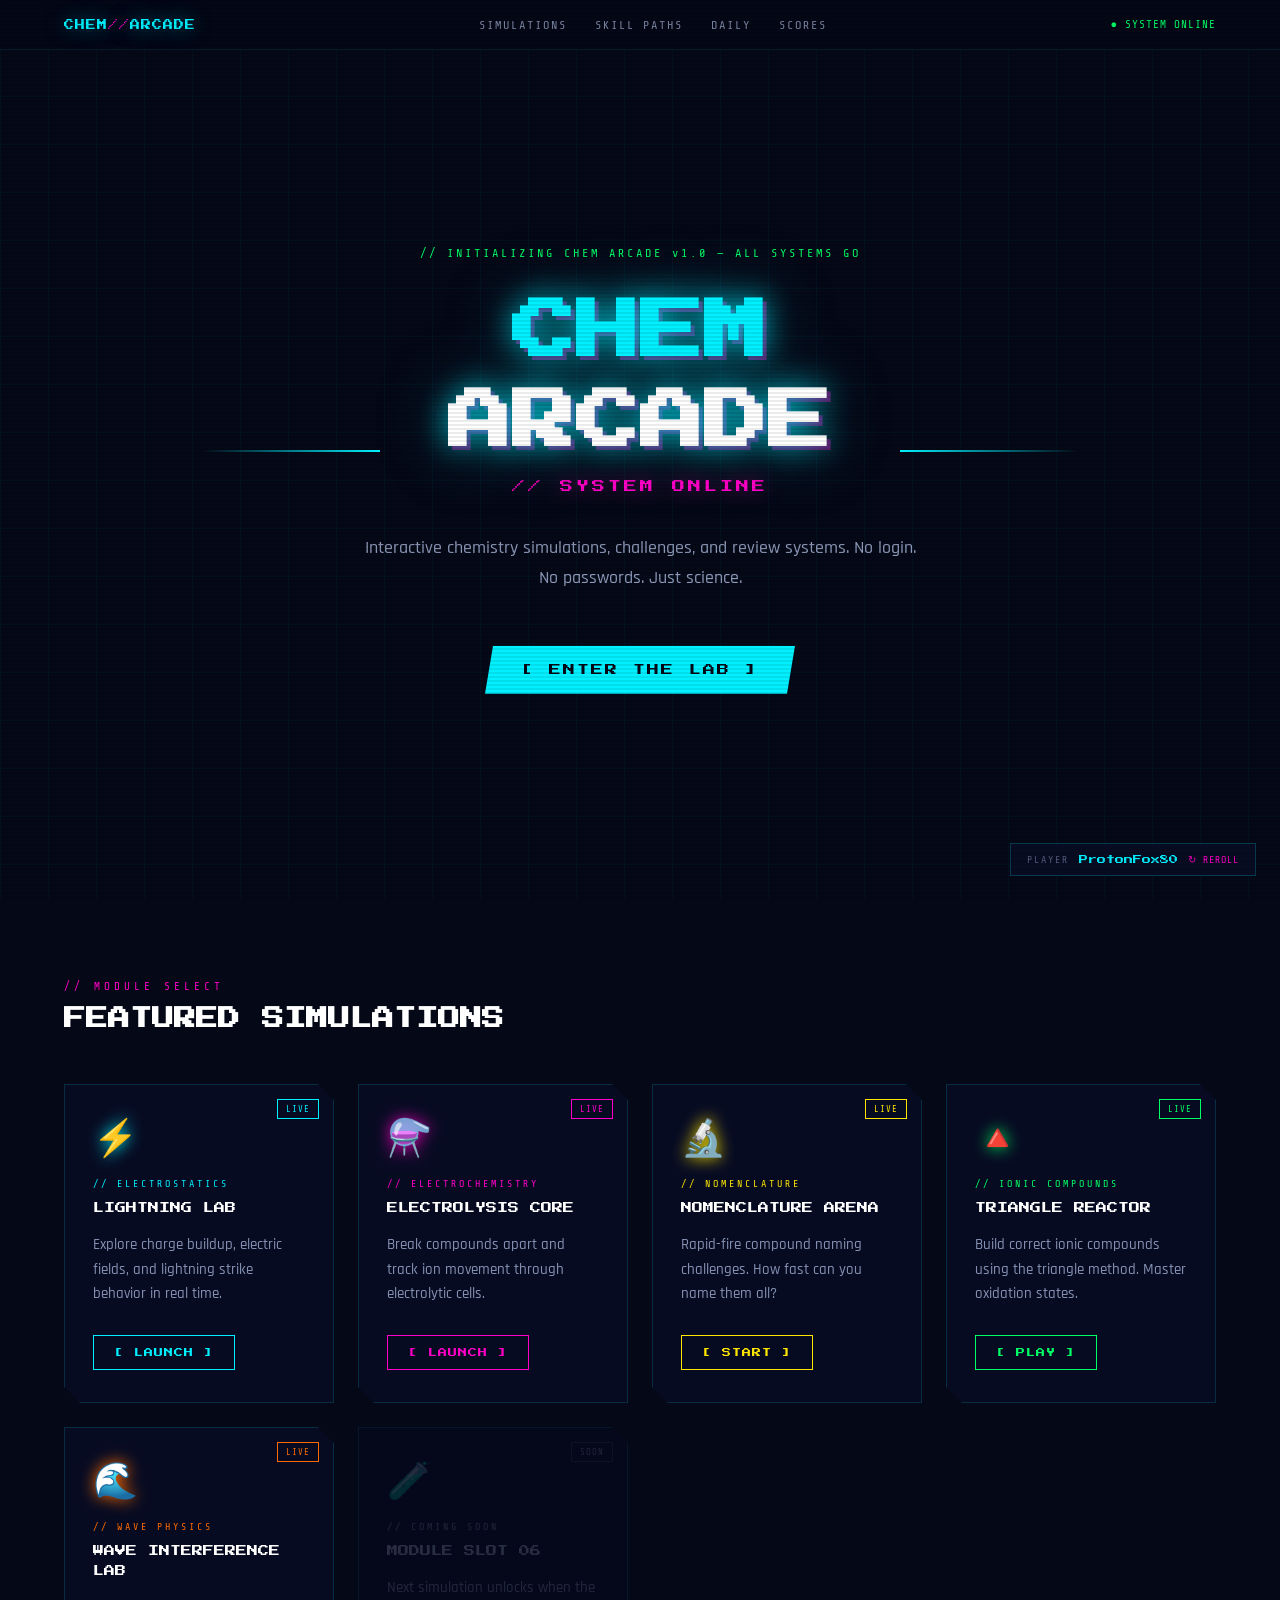
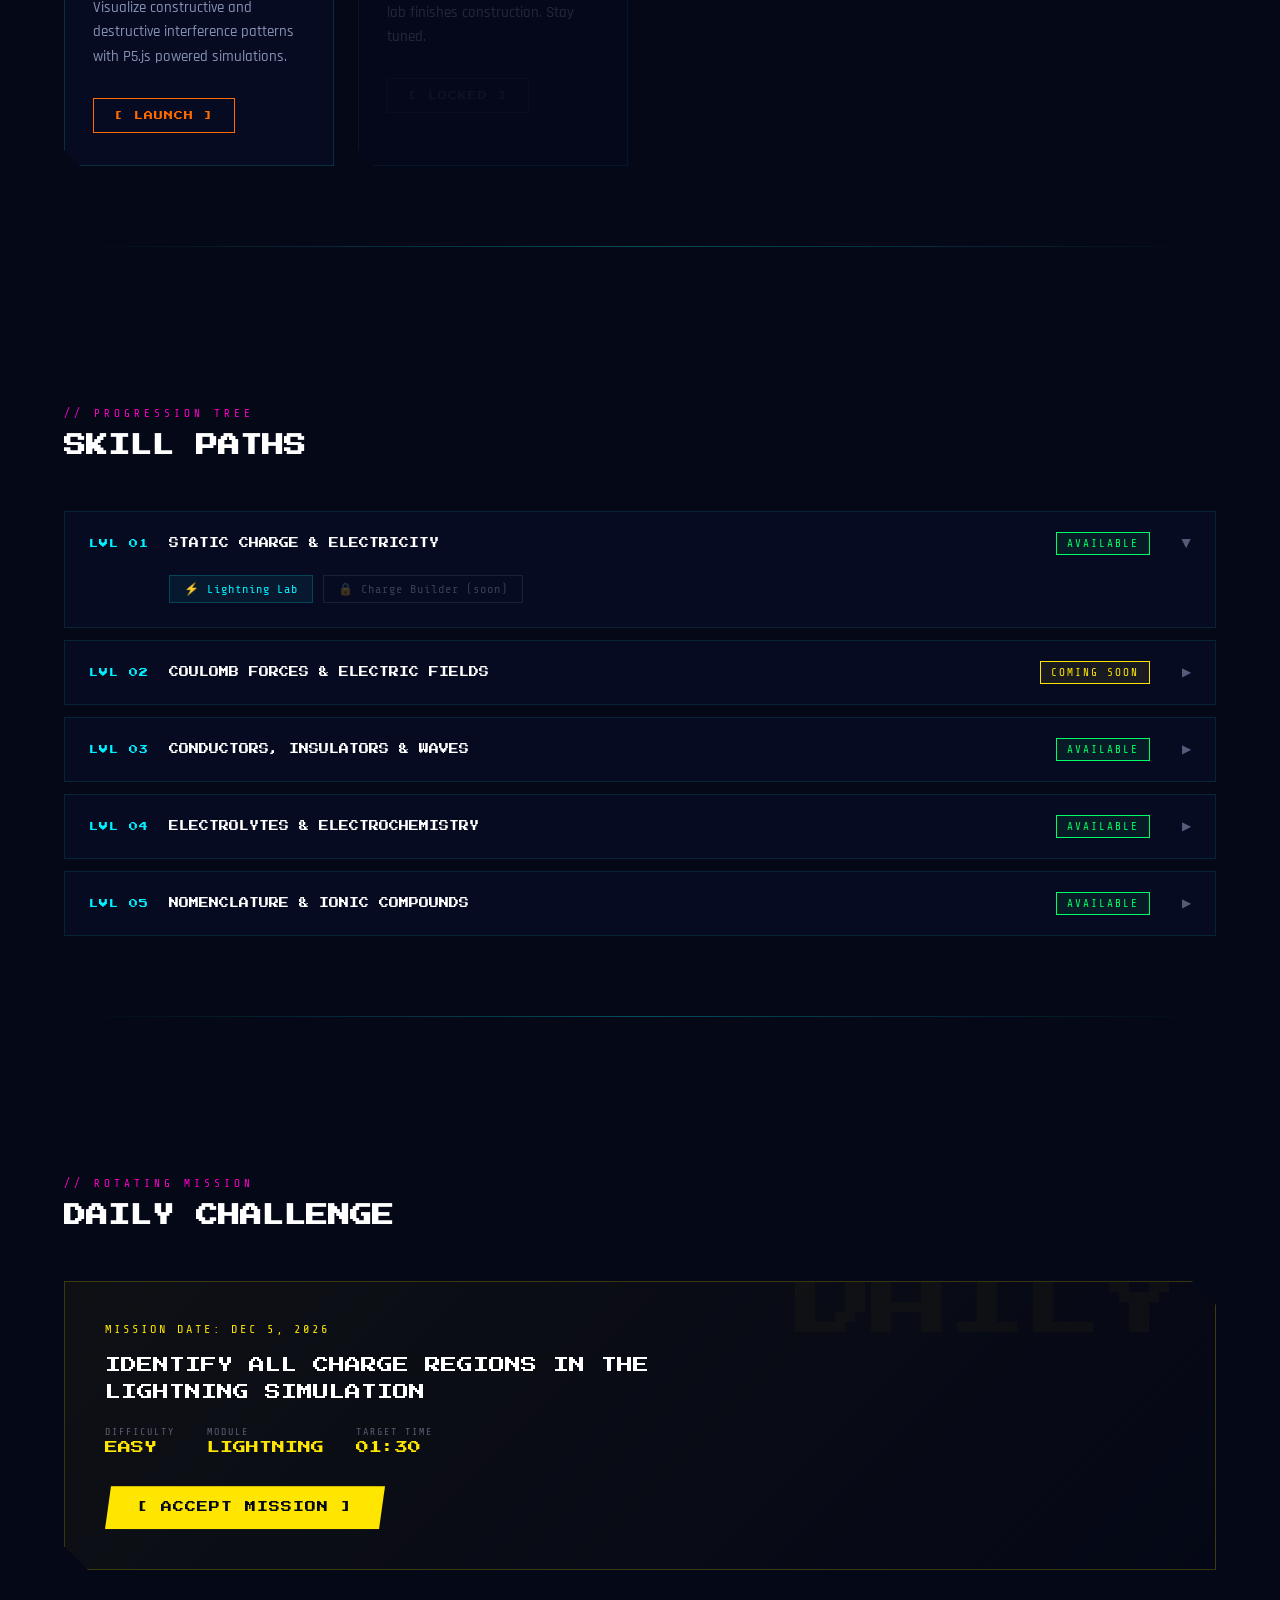
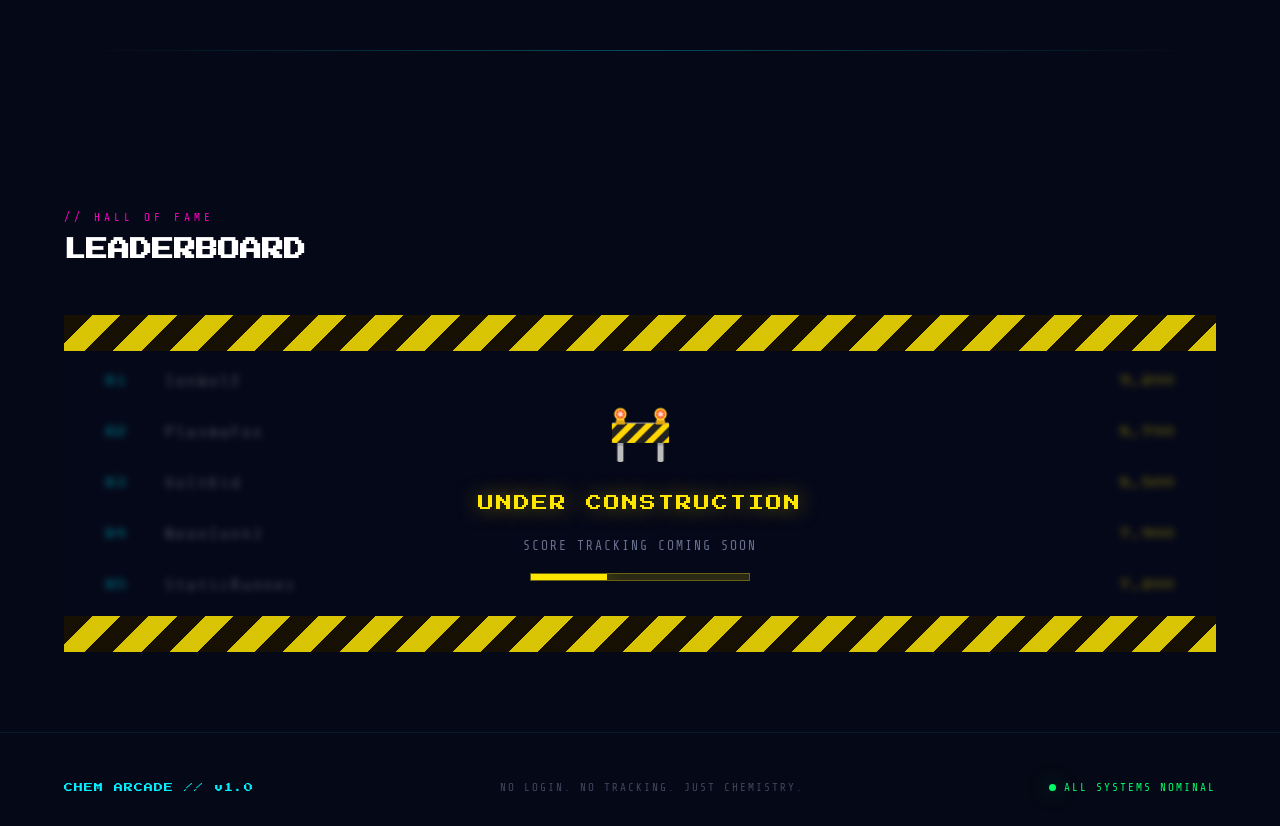
==== commit 313d8526: "Fix simulation links in index.html Updated links for simulation resources in the HTML file." ====
--- a/index.html
+++ b/index.html
@@ -22,11 +22,11 @@
     --glow-yellow: 0 0 20px rgba(255,230,0,0.5), 0 0 60px rgba(255,230,0,0.15);
     --glow-green: 0 0 20px rgba(0,255,102,0.5), 0 0 60px rgba(0,255,102,0.15);
   }
- 
+
   * { margin: 0; padding: 0; box-sizing: border-box; }
- 
+
   html { scroll-behavior: smooth; }
- 
+
   body {
     background: var(--bg);
     color: #c8d8ff;
@@ -35,7 +35,7 @@
     overflow-x: hidden;
     cursor: crosshair;
   }
- 
+
   /* ── SCANLINES ── */
   body::before {
     content: '';
@@ -51,7 +51,7 @@
     pointer-events: none;
     z-index: 9999;
   }
- 
+
   /* ── ANIMATED GRID ── */
   .grid-bg {
     position: fixed;
@@ -68,7 +68,7 @@
     from { transform: translateY(0); }
     to   { transform: translateY(48px); }
   }
- 
+
   /* ── FLOATING PARTICLES ── */
   .particles {
     position: fixed;
@@ -91,7 +91,7 @@
     90%  { opacity: 0.5; }
     100% { opacity: 0; transform: translateY(-100vh) scale(0.5); }
   }
- 
+
   /* ── LAYOUT ── */
   .container {
     max-width: 1200px;
@@ -100,7 +100,7 @@
     position: relative;
     z-index: 2;
   }
- 
+
   /* ── NAVBAR ── */
   nav {
     position: fixed;
@@ -154,7 +154,7 @@
     0%, 100% { opacity: 1; }
     50% { opacity: 0.3; }
   }
- 
+
   /* ── HERO ── */
   .hero {
     min-height: 100vh;
@@ -166,7 +166,7 @@
     position: relative;
   }
   .hero-inner { position: relative; z-index: 2; }
- 
+
   .boot-line {
     font-family: 'Share Tech Mono', monospace;
     font-size: 12px;
@@ -176,7 +176,7 @@
     opacity: 0;
     animation: fadeIn 0.5s ease forwards 0.3s;
   }
- 
+
   .hero-title {
     font-family: 'Press Start 2P', monospace;
     font-size: clamp(28px, 6vw, 64px);
@@ -191,7 +191,7 @@
     animation: fadeIn 0.6s ease forwards 0.7s;
   }
   .hero-title .accent { color: var(--cyan); }
- 
+
   .hero-subtitle {
     font-family: 'Press Start 2P', monospace;
     font-size: clamp(9px, 1.5vw, 13px);
@@ -202,7 +202,7 @@
     opacity: 0;
     animation: fadeIn 0.6s ease forwards 1.1s;
   }
- 
+
   .hero-desc {
     font-family: 'Rajdhani', sans-serif;
     font-size: 18px;
@@ -214,7 +214,7 @@
     opacity: 0;
     animation: fadeIn 0.6s ease forwards 1.4s;
   }
- 
+
   .hero-cta {
     display: inline-block;
     font-family: 'Press Start 2P', monospace;
@@ -236,7 +236,7 @@
     box-shadow: 0 0 40px rgba(0,240,255,0.9), 0 0 100px rgba(0,240,255,0.3);
     transform: translateY(-2px);
   }
- 
+
   /* electric arc lines */
   .arc-left, .arc-right {
     position: absolute;
@@ -254,19 +254,19 @@
     left: calc(50% + 260px);
     background: linear-gradient(90deg, var(--cyan), transparent);
   }
- 
+
   @keyframes fadeIn {
     from { opacity: 0; transform: translateY(12px); }
     to   { opacity: 1; transform: translateY(0); }
   }
- 
+
   /* ── SECTION SHARED ── */
   section {
     padding: 80px 0;
     position: relative;
     z-index: 2;
   }
- 
+
   .section-label {
     font-family: 'Share Tech Mono', monospace;
     font-size: 11px;
@@ -275,7 +275,7 @@
     color: var(--magenta);
     margin-bottom: 10px;
   }
- 
+
   .section-title {
     font-family: 'Press Start 2P', monospace;
     font-size: clamp(14px, 2.5vw, 22px);
@@ -283,7 +283,7 @@
     margin-bottom: 48px;
     line-height: 1.5;
   }
- 
+
   .section-divider {
     width: 100%;
     height: 1px;
@@ -291,14 +291,14 @@
     margin-bottom: 80px;
     opacity: 0.3;
   }
- 
+
   /* ── SIM CARDS ── */
   .sims-grid {
     display: grid;
     grid-template-columns: repeat(auto-fit, minmax(260px, 1fr));
     gap: 24px;
   }
- 
+
   .sim-card {
     background: var(--card-bg);
     border: 1px solid var(--card-border);
@@ -320,34 +320,34 @@
     border-color: var(--card-accent, var(--cyan));
   }
   .sim-card:hover::before { opacity: 1; }
- 
+
   .sim-card.cyan  { --card-accent: var(--cyan);    }
   .sim-card.cyan::before  { background: linear-gradient(135deg, rgba(0,240,255,0.05), transparent); }
   .sim-card.cyan:hover    { box-shadow: var(--glow-cyan); }
- 
+
   .sim-card.magenta { --card-accent: var(--magenta); }
   .sim-card.magenta::before { background: linear-gradient(135deg, rgba(255,0,200,0.05), transparent); }
   .sim-card.magenta:hover   { box-shadow: var(--glow-magenta); }
- 
+
   .sim-card.yellow { --card-accent: var(--yellow);  }
   .sim-card.yellow::before { background: linear-gradient(135deg, rgba(255,230,0,0.05), transparent); }
   .sim-card.yellow:hover   { box-shadow: var(--glow-yellow); }
- 
+
   .sim-card.green  { --card-accent: var(--green);   }
   .sim-card.green::before { background: linear-gradient(135deg, rgba(0,255,102,0.05), transparent); }
   .sim-card.green:hover   { box-shadow: var(--glow-green); }
- 
+
   .sim-card.orange { --card-accent: var(--orange);  }
   .sim-card.orange::before { background: linear-gradient(135deg, rgba(255,107,0,0.05), transparent); }
   .sim-card.orange:hover   { box-shadow: 0 0 20px rgba(255,107,0,0.5); }
- 
+
   .card-icon {
     font-size: 36px;
     margin-bottom: 16px;
     display: block;
     filter: drop-shadow(0 0 8px var(--card-accent, var(--cyan)));
   }
- 
+
   .card-tag {
     font-family: 'Share Tech Mono', monospace;
     font-size: 10px;
@@ -356,7 +356,7 @@
     text-transform: uppercase;
     margin-bottom: 10px;
   }
- 
+
   .card-title {
     font-family: 'Press Start 2P', monospace;
     font-size: 11px;
@@ -364,7 +364,7 @@
     line-height: 1.8;
     margin-bottom: 14px;
   }
- 
+
   .card-desc {
     font-size: 15px;
     font-weight: 500;
@@ -372,7 +372,7 @@
     line-height: 1.65;
     margin-bottom: 28px;
   }
- 
+
   .card-badge {
     position: absolute;
     top: 14px;
@@ -385,7 +385,7 @@
     color: var(--card-accent, var(--cyan));
     text-transform: uppercase;
   }
- 
+
   .card-btn {
     display: inline-block;
     font-family: 'Press Start 2P', monospace;
@@ -404,14 +404,14 @@
     color: var(--bg);
     box-shadow: 0 0 20px var(--card-accent, var(--cyan));
   }
- 
+
   /* ── SKILL PATHS ── */
   .skill-paths {
     display: flex;
     flex-direction: column;
     gap: 12px;
   }
- 
+
   .skill-level {
     border: 1px solid rgba(0,240,255,0.1);
     background: var(--card-bg);
@@ -419,7 +419,7 @@
     transition: border-color 0.2s;
   }
   .skill-level:hover { border-color: rgba(0,240,255,0.25); }
- 
+
   .skill-header {
     display: flex;
     align-items: center;
@@ -428,7 +428,7 @@
     cursor: pointer;
     user-select: none;
   }
- 
+
   .skill-num {
     font-family: 'Press Start 2P', monospace;
     font-size: 9px;
@@ -436,7 +436,7 @@
     min-width: 60px;
     letter-spacing: 1px;
   }
- 
+
   .skill-name {
     font-family: 'Press Start 2P', monospace;
     font-size: 10px;
@@ -444,7 +444,7 @@
     flex: 1;
     line-height: 1.6;
   }
- 
+
   .skill-status {
     font-family: 'Share Tech Mono', monospace;
     font-size: 11px;
@@ -466,7 +466,7 @@
     border-color: var(--yellow);
     background: rgba(255,230,0,0.07);
   }
- 
+
   .skill-chevron {
     color: rgba(200,216,255,0.4);
     font-size: 12px;
@@ -474,14 +474,14 @@
     margin-left: 12px;
   }
   .skill-level.open .skill-chevron { transform: rotate(90deg); }
- 
+
   .skill-body {
     max-height: 0;
     overflow: hidden;
     transition: max-height 0.4s ease;
   }
   .skill-level.open .skill-body { max-height: 300px; }
- 
+
   .skill-tools {
     padding: 0 24px 24px 104px;
     display: flex;
@@ -510,7 +510,7 @@
     background: transparent;
     cursor: not-allowed;
   }
- 
+
   /* ── DAILY CHALLENGE ── */
   .daily-box {
     border: 1px solid rgba(255,230,0,0.2);
@@ -532,7 +532,7 @@
     letter-spacing: -4px;
     pointer-events: none;
   }
- 
+
   .daily-date {
     font-family: 'Share Tech Mono', monospace;
     font-size: 12px;
@@ -540,7 +540,7 @@
     color: var(--yellow);
     margin-bottom: 16px;
   }
- 
+
   .daily-challenge-title {
     font-family: 'Press Start 2P', monospace;
     font-size: clamp(11px, 2vw, 16px);
@@ -549,7 +549,7 @@
     margin-bottom: 20px;
     max-width: 700px;
   }
- 
+
   .daily-meta {
     display: flex;
     gap: 32px;
@@ -573,7 +573,7 @@
     font-size: 13px;
     color: var(--yellow);
   }
- 
+
   .daily-btn {
     display: inline-block;
     font-family: 'Press Start 2P', monospace;
@@ -592,15 +592,15 @@
     transform: translateY(-2px);
     box-shadow: 0 0 40px rgba(255,230,0,0.9), 0 0 100px rgba(255,230,0,0.3);
   }
- 
+
   /* ── SCOREBOARD (UNDER CONSTRUCTION) ── */
   .scoreboard-section { padding: 80px 0; }
- 
+
   .scoreboard-wrap {
     position: relative;
     overflow: hidden;
   }
- 
+
   .scoreboard-inner {
     border: 1px solid rgba(0,240,255,0.1);
     background: var(--card-bg);
@@ -609,7 +609,7 @@
     user-select: none;
     pointer-events: none;
   }
- 
+
   .score-row {
     display: flex;
     align-items: center;
@@ -635,7 +635,7 @@
     font-size: 11px;
     color: var(--yellow);
   }
- 
+
   /* CONSTRUCTION OVERLAY */
   .construction-overlay {
     position: absolute;
@@ -649,7 +649,7 @@
     z-index: 10;
     gap: 20px;
   }
- 
+
   .construction-tape {
     position: absolute;
     top: 0;
@@ -669,7 +669,7 @@
     top: auto;
     bottom: 0;
   }
- 
+
   .construction-icon {
     font-size: 52px;
     animation: constructSpin 3s linear infinite;
@@ -681,7 +681,7 @@
     75%  { transform: rotate(10deg); }
     100% { transform: rotate(0deg); }
   }
- 
+
   .construction-title {
     font-family: 'Press Start 2P', monospace;
     font-size: clamp(10px, 2vw, 16px);
@@ -691,7 +691,7 @@
     text-align: center;
     line-height: 1.8;
   }
- 
+
   .construction-sub {
     font-family: 'Share Tech Mono', monospace;
     font-size: 13px;
@@ -699,7 +699,7 @@
     letter-spacing: 2px;
     text-align: center;
   }
- 
+
   .construction-bar {
     width: 220px;
     height: 8px;
@@ -720,7 +720,7 @@
     0%, 100% { opacity: 0.6; }
     50% { opacity: 1; }
   }
- 
+
   /* ── FOOTER ── */
   footer {
     padding: 48px 0 32px;
@@ -768,7 +768,7 @@
     0%, 100% { transform: scale(1); opacity: 1; }
     50% { transform: scale(1.4); opacity: 0.6; }
   }
- 
+
   /* ── ALIAS CHIP ── */
   .alias-bar {
     position: fixed;
@@ -810,11 +810,11 @@
 </style>
 </head>
 <body>
- 
+
 <!-- Background layers -->
 <div class="grid-bg"></div>
 <div class="particles" id="particles"></div>
- 
+
 <!-- Navbar -->
 <nav>
   <div class="container">
@@ -828,7 +828,7 @@
     <div class="nav-status">● SYSTEM ONLINE</div>
   </div>
 </nav>
- 
+
 <!-- Hero -->
 <section class="hero">
   <div class="arc-left"></div>
@@ -841,14 +841,14 @@
     <a href="#simulations" class="hero-cta">[ ENTER THE LAB ]</a>
   </div>
 </section>
- 
+
 <!-- Simulations -->
 <section id="simulations">
   <div class="container">
     <div class="section-label">// MODULE SELECT</div>
     <h2 class="section-title">FEATURED SIMULATIONS</h2>
     <div class="sims-grid">
- 
+
       <div class="sim-card cyan">
         <span class="card-badge">LIVE</span>
         <span class="card-icon">⚡</span>
@@ -857,34 +857,34 @@
         <p class="card-desc">Explore charge buildup, electric fields, and lightning strike behavior in real time.</p>
         <a href="C2 L10 Lightning.html" class="card-btn">[ LAUNCH ]</a>
       </div>
- 
+
       <div class="sim-card magenta">
         <span class="card-badge">LIVE</span>
         <span class="card-icon">⚗️</span>
         <div class="card-tag">// ELECTROCHEMISTRY</div>
         <div class="card-title">ELECTROLYSIS CORE</div>
         <p class="card-desc">Break compounds apart and track ion movement through electrolytic cells.</p>
-        <a href="Electrolysis/" class="card-btn">[ LAUNCH ]</a>
-      </div>
- 
+        <a href="Electrolysis.html" class="card-btn">[ LAUNCH ]</a>
+      </div>
+
       <div class="sim-card yellow">
         <span class="card-badge">LIVE</span>
         <span class="card-icon">🔬</span>
         <div class="card-tag">// NOMENCLATURE</div>
         <div class="card-title">NOMENCLATURE ARENA</div>
         <p class="card-desc">Rapid-fire compound naming challenges. How fast can you name them all?</p>
-        <a href="NomenclatureReview" class="card-btn">[ START ]</a>
-      </div>
- 
+        <a href="NomenclatureReview.html" class="card-btn">[ START ]</a>
+      </div>
+
       <div class="sim-card green">
         <span class="card-badge">LIVE</span>
         <span class="card-icon">🔺</span>
         <div class="card-tag">// IONIC COMPOUNDS</div>
         <div class="card-title">TRIANGLE REACTOR</div>
         <p class="card-desc">Build correct ionic compounds using the triangle method. Master oxidation states.</p>
-        <a href="NomenClatureTriangles" class="card-btn">[ PLAY ]</a>
-      </div>
- 
+        <a href="NomenClatureTriangles.html" class="card-btn">[ PLAY ]</a>
+      </div>
+
       <div class="sim-card orange">
         <span class="card-badge">LIVE</span>
         <span class="card-icon">🌊</span>
@@ -893,7 +893,7 @@
         <p class="card-desc">Visualize constructive and destructive interference patterns with P5.js powered simulations.</p>
         <a href="P5 L8 Wave Interference vs4_5.html" class="card-btn">[ LAUNCH ]</a>
       </div>
- 
+
       <div class="sim-card cyan" style="opacity:0.45; --card-accent: rgba(200,216,255,0.2);">
         <span class="card-badge" style="color:rgba(200,216,255,0.3); border-color:rgba(200,216,255,0.1);">SOON</span>
         <span class="card-icon" style="filter:none; opacity:0.4;">🧪</span>
@@ -902,20 +902,20 @@
         <p class="card-desc" style="opacity:0.5;">Next simulation unlocks when the lab finishes construction. Stay tuned.</p>
         <span class="card-btn" style="opacity:0.3; pointer-events:none; border-color:rgba(200,216,255,0.15); color:rgba(200,216,255,0.3);">[ LOCKED ]</span>
       </div>
- 
+
     </div>
   </div>
 </section>
- 
+
 <div class="container"><div class="section-divider"></div></div>
- 
+
 <!-- Skill Paths -->
 <section id="skill-paths">
   <div class="container">
     <div class="section-label">// PROGRESSION TREE</div>
     <h2 class="section-title">SKILL PATHS</h2>
     <div class="skill-paths">
- 
+
       <div class="skill-level open" onclick="toggleSkill(this)">
         <div class="skill-header">
           <span class="skill-num">LVL 01</span>
@@ -930,7 +930,7 @@
           </div>
         </div>
       </div>
- 
+
       <div class="skill-level" onclick="toggleSkill(this)">
         <div class="skill-header">
           <span class="skill-num">LVL 02</span>
@@ -945,7 +945,7 @@
           </div>
         </div>
       </div>
- 
+
       <div class="skill-level" onclick="toggleSkill(this)">
         <div class="skill-header">
           <span class="skill-num">LVL 03</span>
@@ -960,7 +960,7 @@
           </div>
         </div>
       </div>
- 
+
       <div class="skill-level" onclick="toggleSkill(this)">
         <div class="skill-header">
           <span class="skill-num">LVL 04</span>
@@ -970,12 +970,12 @@
         </div>
         <div class="skill-body">
           <div class="skill-tools">
-            <a href="Electrolysis/" class="skill-tool">⚗️ Electrolysis Core</a>
+            <a href="Electrolysis.html" class="skill-tool">⚗️ Electrolysis Core</a>
             <span class="skill-tool locked-tool">🔒 Ion Tracker (soon)</span>
           </div>
         </div>
       </div>
- 
+
       <div class="skill-level" onclick="toggleSkill(this)">
         <div class="skill-header">
           <span class="skill-num">LVL 05</span>
@@ -985,18 +985,18 @@
         </div>
         <div class="skill-body">
           <div class="skill-tools">
-            <a href="NomenclatureReview" class="skill-tool">🔬 Nomenclature Arena</a>
-            <a href="NomenClatureTriangles" class="skill-tool">🔺 Triangle Reactor</a>
+            <a href="NomenclatureReview.html" class="skill-tool">🔬 Nomenclature Arena</a>
+            <a href="NomenClatureTriangles.html" class="skill-tool">🔺 Triangle Reactor</a>
           </div>
         </div>
       </div>
- 
+
     </div>
   </div>
 </section>
- 
+
 <div class="container"><div class="section-divider"></div></div>
- 
+
 <!-- Daily Challenge -->
 <section id="daily">
   <div class="container">
@@ -1023,16 +1023,16 @@
     </div>
   </div>
 </section>
- 
+
 <div class="container"><div class="section-divider"></div></div>
- 
+
 <!-- Scoreboard (Under Construction) -->
 <section id="scoreboard" class="scoreboard-section">
   <div class="container">
     <div class="section-label">// HALL OF FAME</div>
     <h2 class="section-title">LEADERBOARD</h2>
     <div class="scoreboard-wrap">
- 
+
       <!-- Blurred scaffold content -->
       <div class="scoreboard-inner">
         <div class="score-row">
@@ -1061,7 +1061,7 @@
           <span class="score-val">7,200</span>
         </div>
       </div>
- 
+
       <!-- Construction overlay -->
       <div class="construction-overlay">
         <div class="construction-tape"></div>
@@ -1071,11 +1071,11 @@
         <div class="construction-sub">SCORE TRACKING COMING SOON</div>
         <div class="construction-bar"><div class="construction-bar-fill"></div></div>
       </div>
- 
+
     </div>
   </div>
 </section>
- 
+
 <!-- Footer -->
 <footer>
   <div class="container">
@@ -1089,14 +1089,14 @@
     </div>
   </div>
 </footer>
- 
+
 <!-- Alias chip -->
 <div class="alias-bar">
   <span class="alias-label">PLAYER</span>
   <span class="alias-name" id="alias-display">...</span>
   <button class="alias-reroll" onclick="rerollAlias()">↻ REROLL</button>
 </div>
- 
+
 <script>
 // ── PARTICLE SYSTEM ──
 (function() {
@@ -1116,18 +1116,18 @@
     container.appendChild(p);
   }
 })();
- 
+
 // ── ALIAS SYSTEM ──
 const adjectives = ['Neon','Ion','Plasma','Volt','Static','Proton','Quark','Flux','Orbit','Chem','Laser','Sonic'];
 const nouns = ['Wolf','Fox','Hawk','Runner','Rider','Ghost','Spark','Storm','Core','Prime','Zero','Rex'];
- 
+
 function generateAlias() {
   const adj = adjectives[Math.floor(Math.random()*adjectives.length)];
   const noun = nouns[Math.floor(Math.random()*nouns.length)];
   const num = Math.floor(Math.random()*99);
   return `${adj}${noun}${num}`;
 }
- 
+
 function loadAlias() {
   let alias = localStorage.getItem('chemArcade_alias');
   if (!alias) {
@@ -1136,7 +1136,7 @@
   }
   document.getElementById('alias-display').textContent = alias;
 }
- 
+
 function rerollAlias() {
   const alias = generateAlias();
   localStorage.setItem('chemArcade_alias', alias);
@@ -1144,32 +1144,32 @@
   el.style.opacity = '0';
   setTimeout(() => { el.textContent = alias; el.style.opacity = '1'; }, 200);
 }
- 
+
 loadAlias();
- 
+
 // ── SKILL PATH TOGGLE ──
 function toggleSkill(el) {
   const isOpen = el.classList.contains('open');
   document.querySelectorAll('.skill-level').forEach(l => l.classList.remove('open'));
   if (!isOpen) el.classList.add('open');
 }
- 
+
 // ── DAILY CHALLENGE ──
 const challenges = [
-  { title: 'NAME 10 IONIC COMPOUNDS\nUSING CORRECT IUPAC NOMENCLATURE', diff: 'MEDIUM', mod: 'NOMENCLATURE', time: '02:00', href: 'NomenclatureReview' },
-  { title: 'BALANCE 5 ELECTROLYSIS\nREACTIONS IN SEQUENCE', diff: 'HARD', mod: 'ELECTROLYSIS', time: '03:30', href: 'Electrolysis/' },
+  { title: 'NAME 10 IONIC COMPOUNDS\nUSING CORRECT IUPAC NOMENCLATURE', diff: 'MEDIUM', mod: 'NOMENCLATURE', time: '02:00', href: 'NomenclatureReview.html' },
+  { title: 'BALANCE 5 ELECTROLYSIS\nREACTIONS IN SEQUENCE', diff: 'HARD', mod: 'ELECTROLYSIS', time: '03:30', href: 'Electrolysis.html' },
   { title: 'IDENTIFY ALL CHARGE REGIONS\nIN THE LIGHTNING SIMULATION', diff: 'EASY', mod: 'LIGHTNING', time: '01:30', href: 'C2 L10 Lightning.html' },
-  { title: 'BUILD 8 IONIC COMPOUNDS\nUSING THE TRIANGLE METHOD', diff: 'MEDIUM', mod: 'TRIANGLES', time: '02:30', href: 'NomenClatureTriangles' },
+  { title: 'BUILD 8 IONIC COMPOUNDS\nUSING THE TRIANGLE METHOD', diff: 'MEDIUM', mod: 'TRIANGLES', time: '02:30', href: 'NomenClatureTriangles.html' },
   { title: 'FIND 3 INTERFERENCE PATTERNS\nIN THE WAVE SIM', diff: 'EASY', mod: 'WAVE LAB', time: '01:00', href: 'P5 L8 Wave Interference vs4_5.html' },
-  { title: 'SPEED RUN: NAME 20 COMPOUNDS\nIN UNDER 90 SECONDS', diff: 'HARD', mod: 'NOMENCLATURE', time: '01:30', href: 'NomenclatureReview' },
-  { title: 'IDENTIFY CATHODE vs ANODE\nACROSS 5 ELECTROLYSIS SETUPS', diff: 'MEDIUM', mod: 'ELECTROLYSIS', time: '02:00', href: 'Electrolysis/' },
+  { title: 'SPEED RUN: NAME 20 COMPOUNDS\nIN UNDER 90 SECONDS', diff: 'HARD', mod: 'NOMENCLATURE', time: '01:30', href: 'NomenclatureReview.html' },
+  { title: 'IDENTIFY CATHODE vs ANODE\nACROSS 5 ELECTROLYSIS SETUPS', diff: 'MEDIUM', mod: 'ELECTROLYSIS', time: '02:00', href: 'Electrolysis.html' },
 ];
- 
+
 function loadDailyChallenge() {
   const now = new Date();
   const dayIndex = Math.floor(now.getTime() / 86400000) % challenges.length;
   const c = challenges[dayIndex];
- 
+
   const months = ['JAN','FEB','MAR','APR','MAY','JUN','JUL','AUG','SEP','OCT','NOV','DEC'];
   document.getElementById('daily-date').textContent =
     `MISSION DATE: ${months[now.getMonth()]} ${now.getDate()}, ${now.getFullYear()}`;
@@ -1179,9 +1179,9 @@
   document.getElementById('daily-time').textContent = c.time;
   document.getElementById('daily-btn').href = c.href;
 }
- 
+
 loadDailyChallenge();
- 
+
 // ── LOCAL STORAGE SCAFFOLD (scores wired up when sims are ready) ──
 if (!localStorage.getItem('chemArcade_data')) {
   localStorage.setItem('chemArcade_data', JSON.stringify({
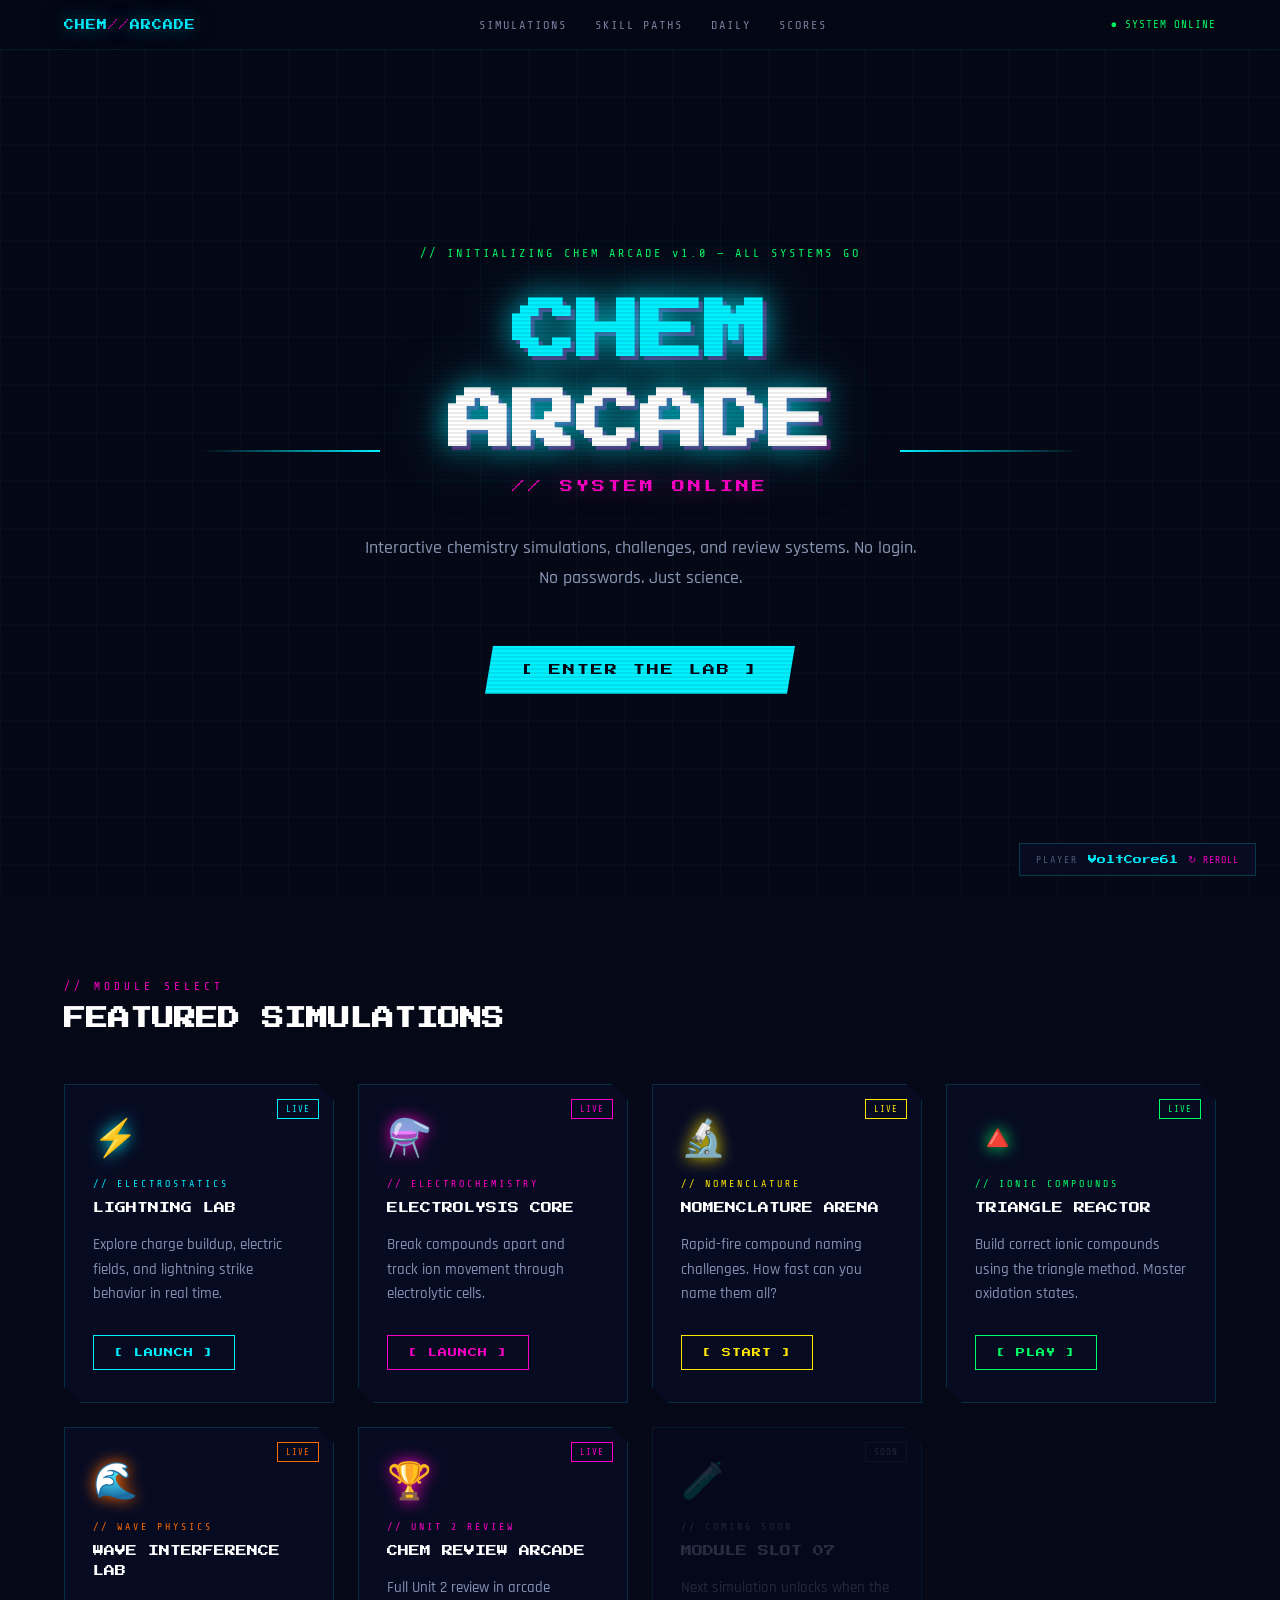
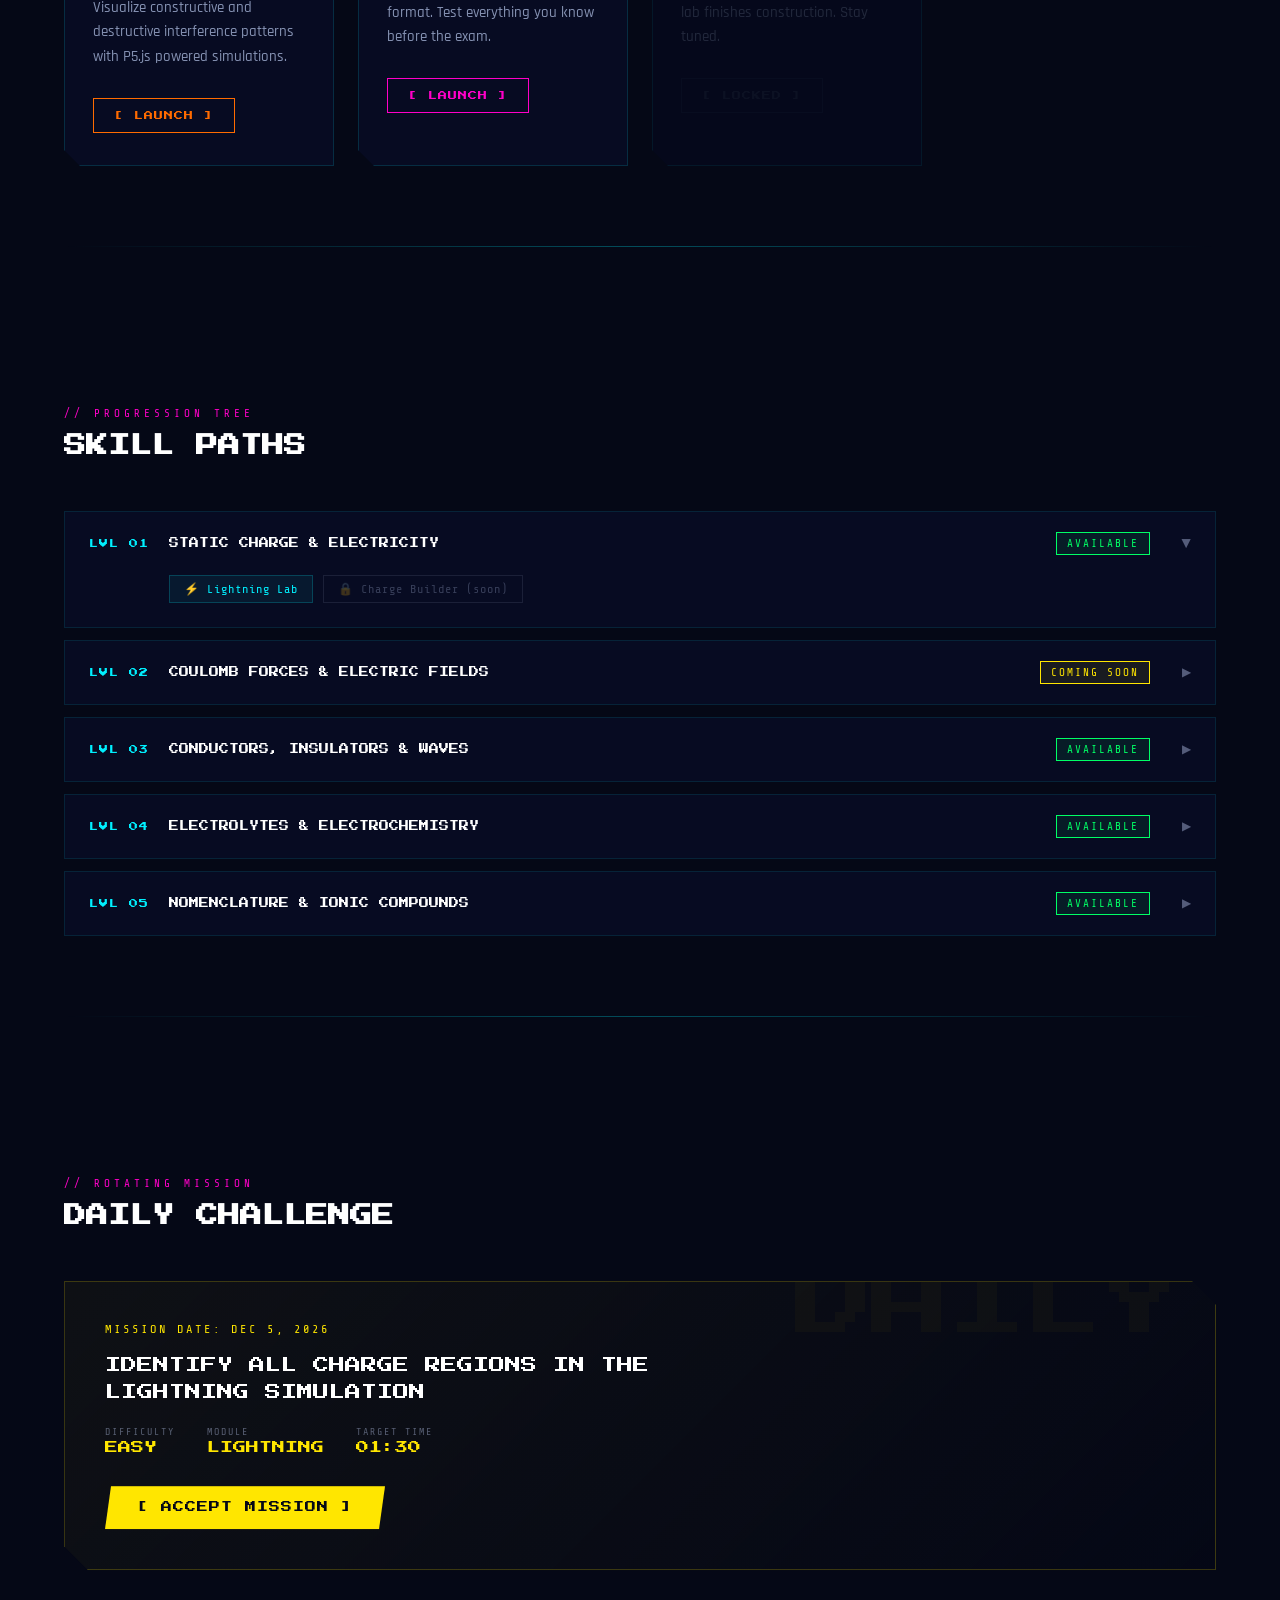
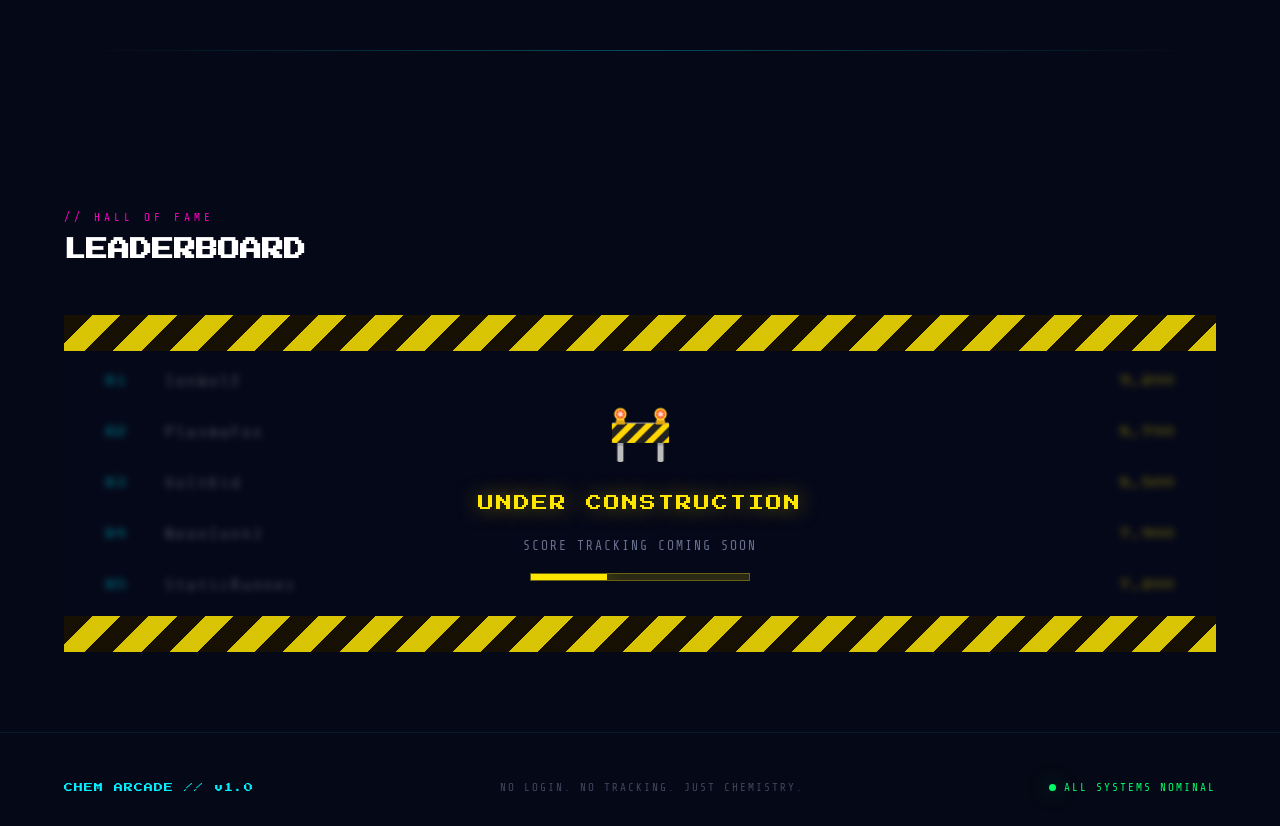
==== commit 47e3e7d7: "Add Chem Review Arcade section to index.html" ====
--- a/index.html
+++ b/index.html
@@ -894,11 +894,20 @@
         <a href="P5 L8 Wave Interference vs4_5.html" class="card-btn">[ LAUNCH ]</a>
       </div>
 
+      <div class="sim-card magenta">
+        <span class="card-badge">LIVE</span>
+        <span class="card-icon">🏆</span>
+        <div class="card-tag">// UNIT 2 REVIEW</div>
+        <div class="card-title">CHEM REVIEW ARCADE</div>
+        <p class="card-desc">Full Unit 2 review in arcade format. Test everything you know before the exam.</p>
+        <a href="https://mehinger01.github.io/ChemReviewLab/" class="card-btn" target="_blank">[ LAUNCH ]</a>
+      </div>
+
       <div class="sim-card cyan" style="opacity:0.45; --card-accent: rgba(200,216,255,0.2);">
         <span class="card-badge" style="color:rgba(200,216,255,0.3); border-color:rgba(200,216,255,0.1);">SOON</span>
         <span class="card-icon" style="filter:none; opacity:0.4;">🧪</span>
         <div class="card-tag" style="color:rgba(200,216,255,0.3);">// COMING SOON</div>
-        <div class="card-title" style="color:rgba(200,216,255,0.4);">MODULE SLOT 06</div>
+        <div class="card-title" style="color:rgba(200,216,255,0.4);">MODULE SLOT 07</div>
         <p class="card-desc" style="opacity:0.5;">Next simulation unlocks when the lab finishes construction. Stay tuned.</p>
         <span class="card-btn" style="opacity:0.3; pointer-events:none; border-color:rgba(200,216,255,0.15); color:rgba(200,216,255,0.3);">[ LOCKED ]</span>
       </div>
@@ -987,6 +996,7 @@
           <div class="skill-tools">
             <a href="NomenclatureReview.html" class="skill-tool">🔬 Nomenclature Arena</a>
             <a href="NomenClatureTriangles.html" class="skill-tool">🔺 Triangle Reactor</a>
+            <a href="https://mehinger01.github.io/ChemReviewLab/" class="skill-tool" target="_blank">🏆 Chem Review Arcade</a>
           </div>
         </div>
       </div>
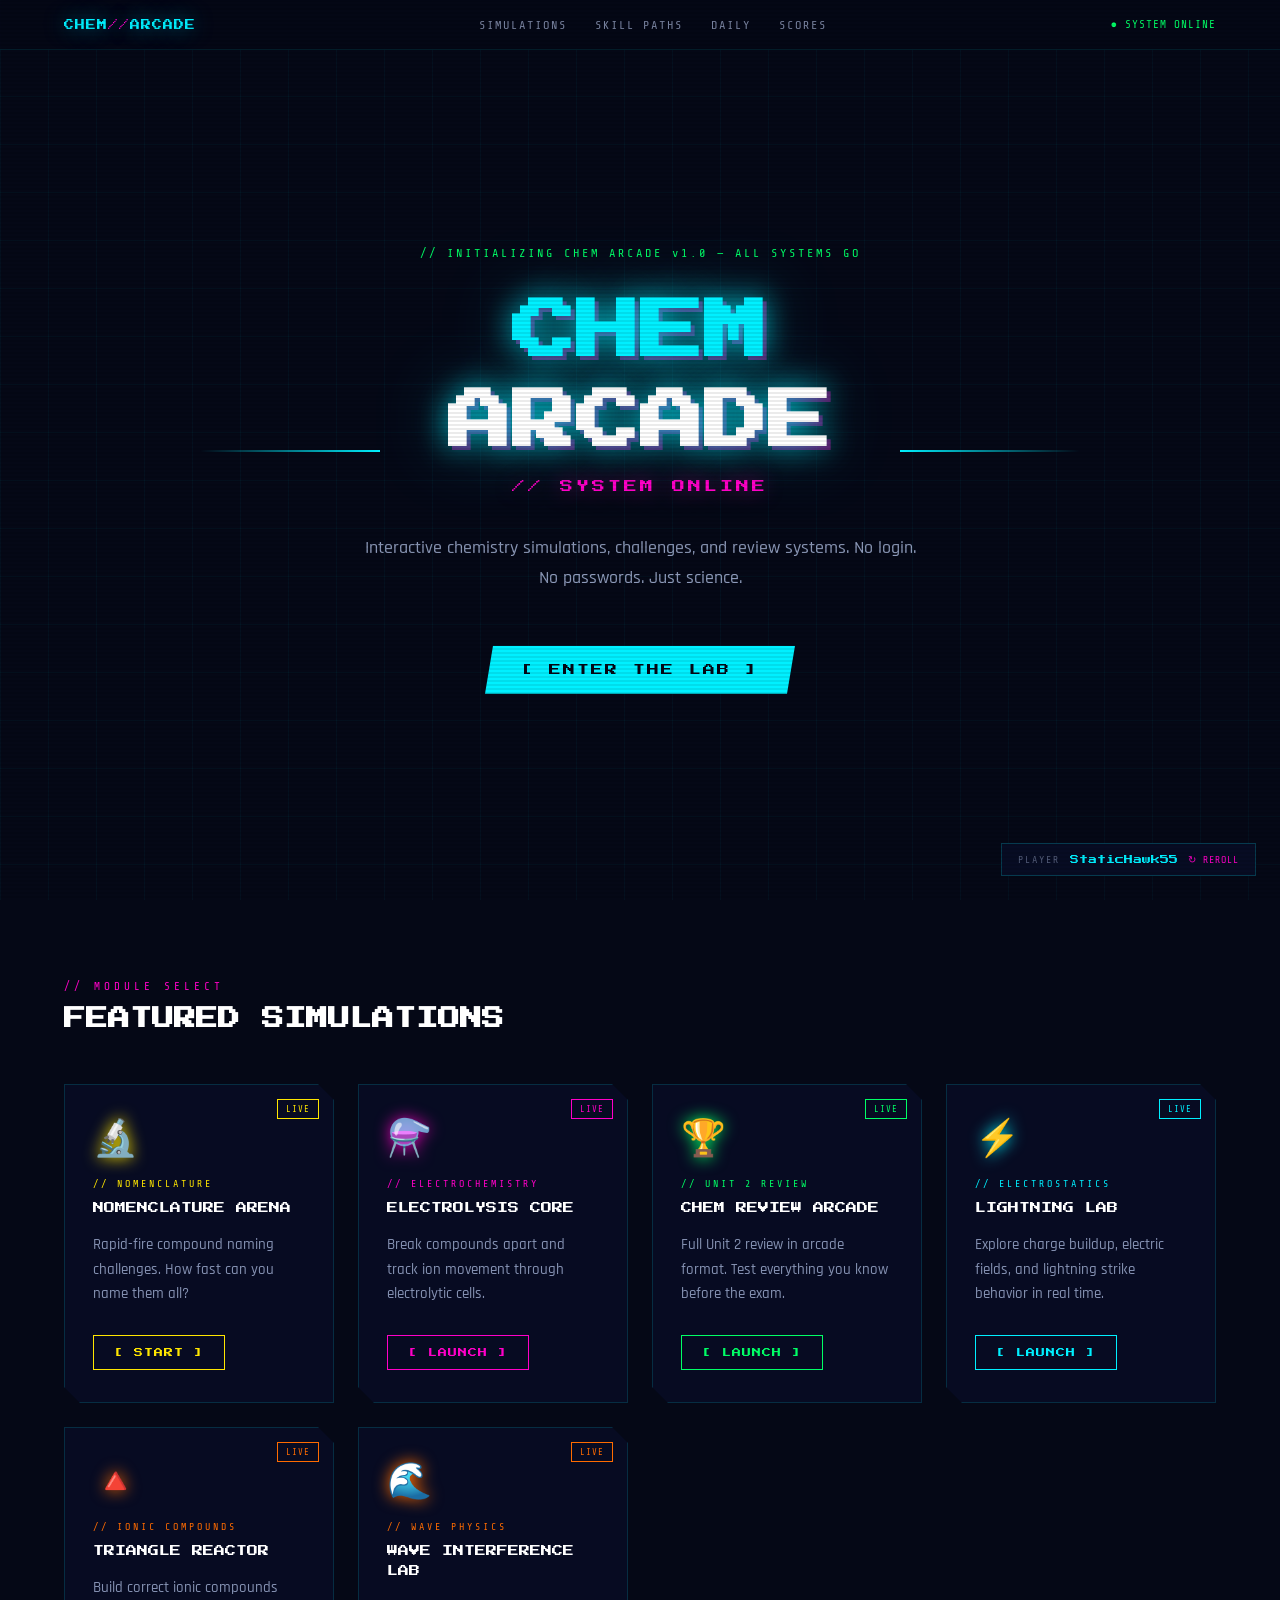
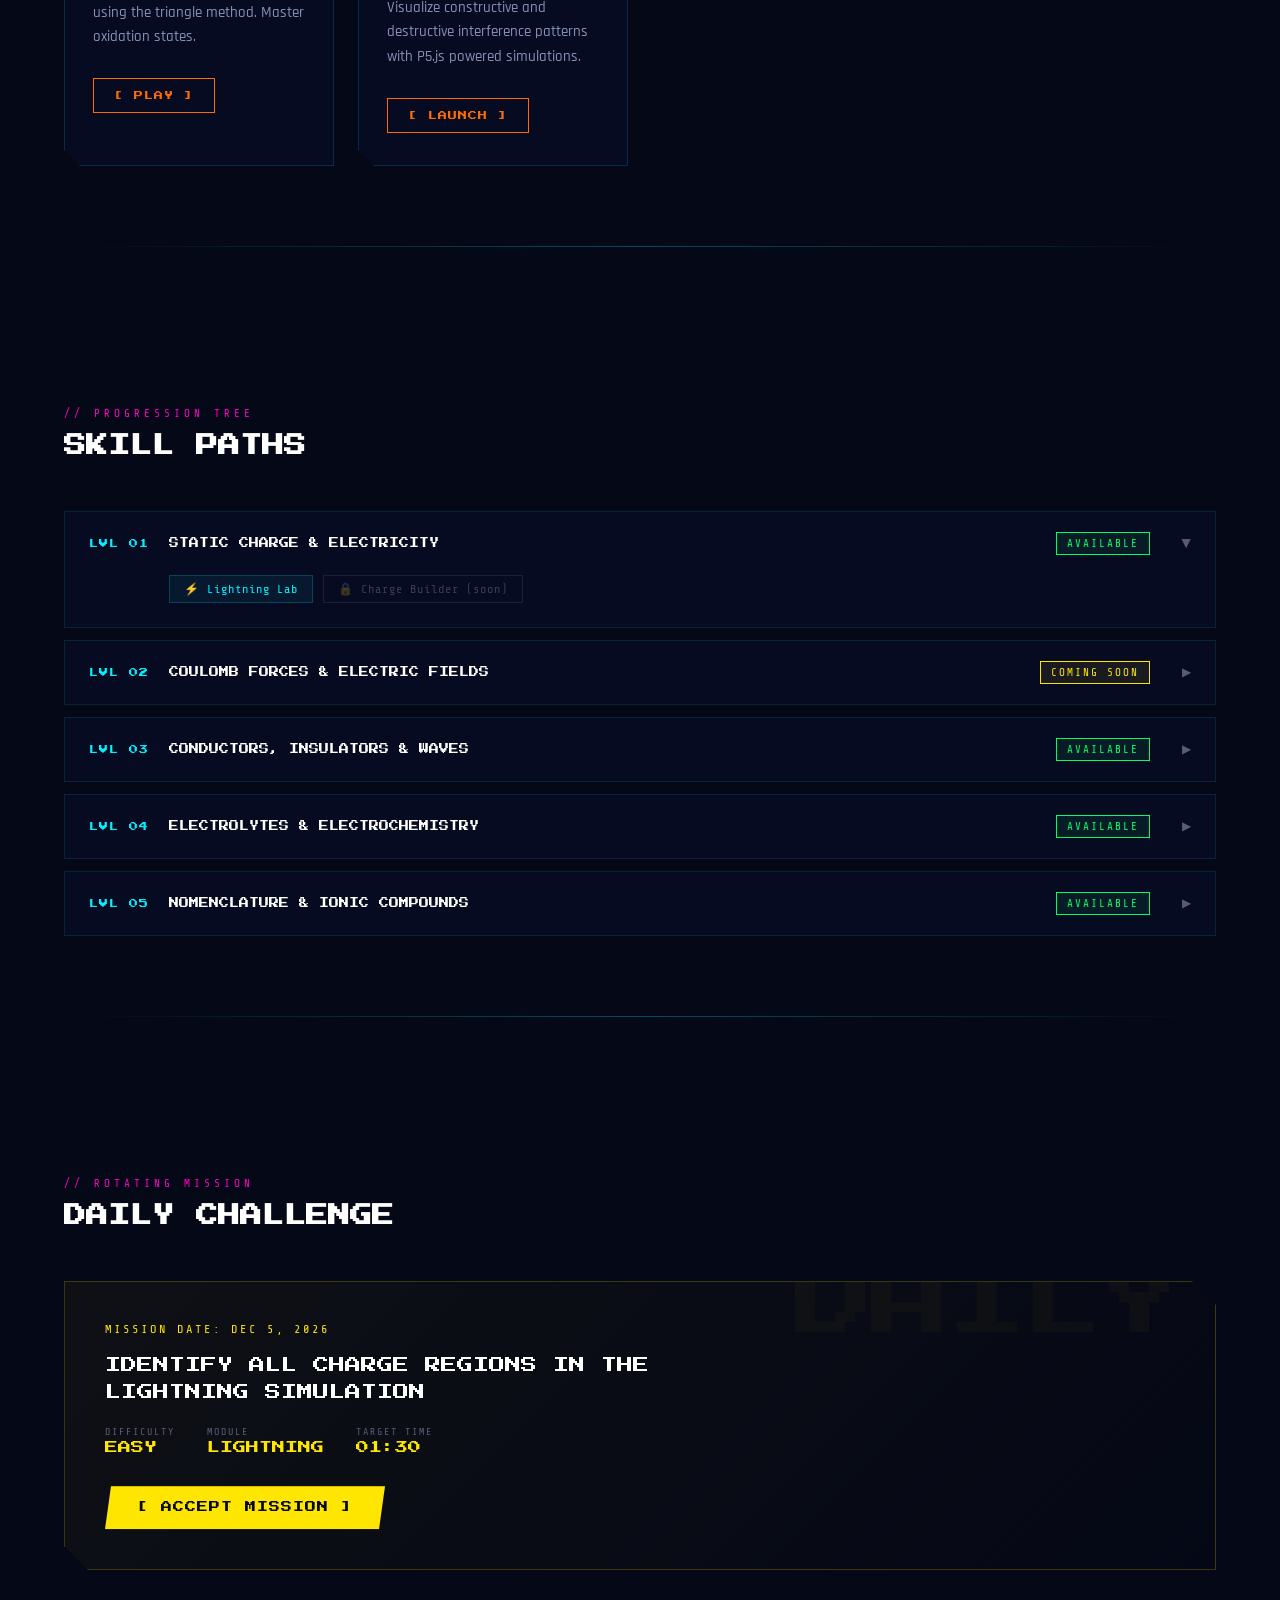
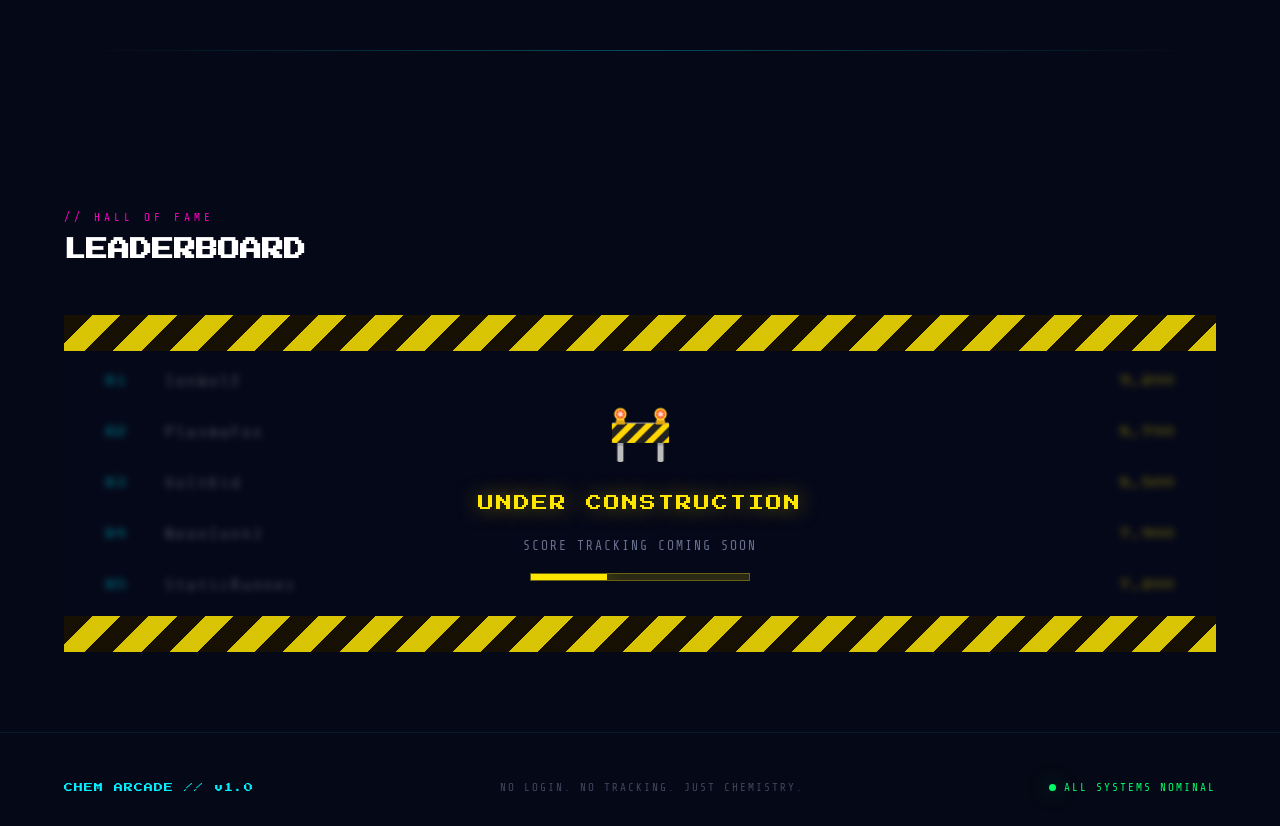
==== commit a5867748: "Update simulation cards and links in index.html" ====
--- a/index.html
+++ b/index.html
@@ -314,6 +314,7 @@
     inset: 0;
     opacity: 0;
     transition: opacity 0.3s;
+    pointer-events: none;
   }
   .sim-card:hover {
     transform: translateY(-4px);
@@ -849,6 +850,33 @@
     <h2 class="section-title">FEATURED SIMULATIONS</h2>
     <div class="sims-grid">
 
+      <div class="sim-card yellow">
+        <span class="card-badge">LIVE</span>
+        <span class="card-icon">🔬</span>
+        <div class="card-tag">// NOMENCLATURE</div>
+        <div class="card-title">NOMENCLATURE ARENA</div>
+        <p class="card-desc">Rapid-fire compound naming challenges. How fast can you name them all?</p>
+        <a href="NomenclatureReview.html" class="card-btn">[ START ]</a>
+      </div>
+
+      <div class="sim-card magenta">
+        <span class="card-badge">LIVE</span>
+        <span class="card-icon">⚗️</span>
+        <div class="card-tag">// ELECTROCHEMISTRY</div>
+        <div class="card-title">ELECTROLYSIS CORE</div>
+        <p class="card-desc">Break compounds apart and track ion movement through electrolytic cells.</p>
+        <a href="Electrolysis.html" class="card-btn">[ LAUNCH ]</a>
+      </div>
+
+      <div class="sim-card green">
+        <span class="card-badge">LIVE</span>
+        <span class="card-icon">🏆</span>
+        <div class="card-tag">// UNIT 2 REVIEW</div>
+        <div class="card-title">CHEM REVIEW ARCADE</div>
+        <p class="card-desc">Full Unit 2 review in arcade format. Test everything you know before the exam.</p>
+        <a href="https://mehinger01.github.io/ChemReviewLab/unit2-review-arcade.html" class="card-btn" target="_blank">[ LAUNCH ]</a>
+      </div>
+
       <div class="sim-card cyan">
         <span class="card-badge">LIVE</span>
         <span class="card-icon">⚡</span>
@@ -858,25 +886,7 @@
         <a href="C2 L10 Lightning.html" class="card-btn">[ LAUNCH ]</a>
       </div>
 
-      <div class="sim-card magenta">
-        <span class="card-badge">LIVE</span>
-        <span class="card-icon">⚗️</span>
-        <div class="card-tag">// ELECTROCHEMISTRY</div>
-        <div class="card-title">ELECTROLYSIS CORE</div>
-        <p class="card-desc">Break compounds apart and track ion movement through electrolytic cells.</p>
-        <a href="Electrolysis.html" class="card-btn">[ LAUNCH ]</a>
-      </div>
-
-      <div class="sim-card yellow">
-        <span class="card-badge">LIVE</span>
-        <span class="card-icon">🔬</span>
-        <div class="card-tag">// NOMENCLATURE</div>
-        <div class="card-title">NOMENCLATURE ARENA</div>
-        <p class="card-desc">Rapid-fire compound naming challenges. How fast can you name them all?</p>
-        <a href="NomenclatureReview.html" class="card-btn">[ START ]</a>
-      </div>
-
-      <div class="sim-card green">
+      <div class="sim-card orange">
         <span class="card-badge">LIVE</span>
         <span class="card-icon">🔺</span>
         <div class="card-tag">// IONIC COMPOUNDS</div>
@@ -894,23 +904,6 @@
         <a href="P5 L8 Wave Interference vs4_5.html" class="card-btn">[ LAUNCH ]</a>
       </div>
 
-      <div class="sim-card magenta">
-        <span class="card-badge">LIVE</span>
-        <span class="card-icon">🏆</span>
-        <div class="card-tag">// UNIT 2 REVIEW</div>
-        <div class="card-title">CHEM REVIEW ARCADE</div>
-        <p class="card-desc">Full Unit 2 review in arcade format. Test everything you know before the exam.</p>
-        <a href="https://mehinger01.github.io/ChemReviewLab/" class="card-btn" target="_blank">[ LAUNCH ]</a>
-      </div>
-
-      <div class="sim-card cyan" style="opacity:0.45; --card-accent: rgba(200,216,255,0.2);">
-        <span class="card-badge" style="color:rgba(200,216,255,0.3); border-color:rgba(200,216,255,0.1);">SOON</span>
-        <span class="card-icon" style="filter:none; opacity:0.4;">🧪</span>
-        <div class="card-tag" style="color:rgba(200,216,255,0.3);">// COMING SOON</div>
-        <div class="card-title" style="color:rgba(200,216,255,0.4);">MODULE SLOT 07</div>
-        <p class="card-desc" style="opacity:0.5;">Next simulation unlocks when the lab finishes construction. Stay tuned.</p>
-        <span class="card-btn" style="opacity:0.3; pointer-events:none; border-color:rgba(200,216,255,0.15); color:rgba(200,216,255,0.3);">[ LOCKED ]</span>
-      </div>
 
     </div>
   </div>
@@ -996,7 +989,7 @@
           <div class="skill-tools">
             <a href="NomenclatureReview.html" class="skill-tool">🔬 Nomenclature Arena</a>
             <a href="NomenClatureTriangles.html" class="skill-tool">🔺 Triangle Reactor</a>
-            <a href="https://mehinger01.github.io/ChemReviewLab/" class="skill-tool" target="_blank">🏆 Chem Review Arcade</a>
+            <a href="https://mehinger01.github.io/ChemReviewLab/unit2-review-arcade.html" class="skill-tool" target="_blank">🏆 Chem Review Arcade</a>
           </div>
         </div>
       </div>
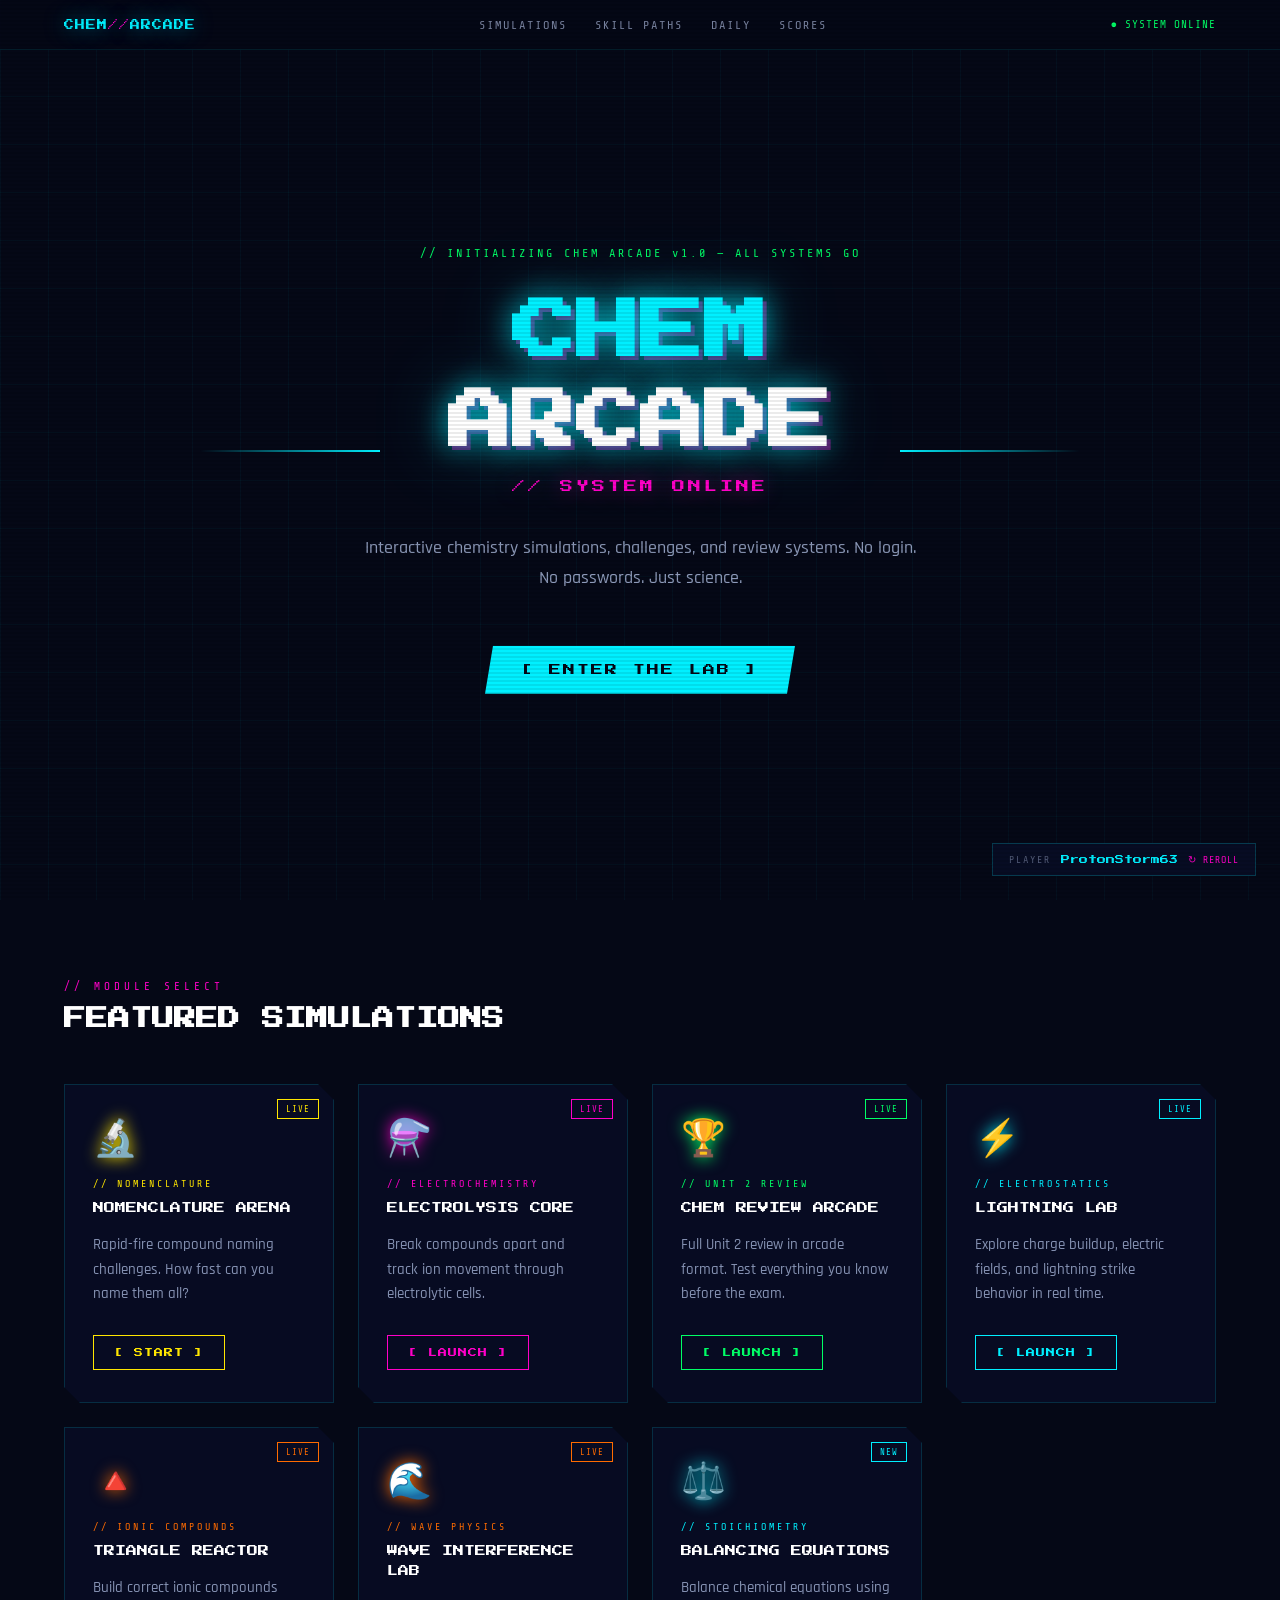
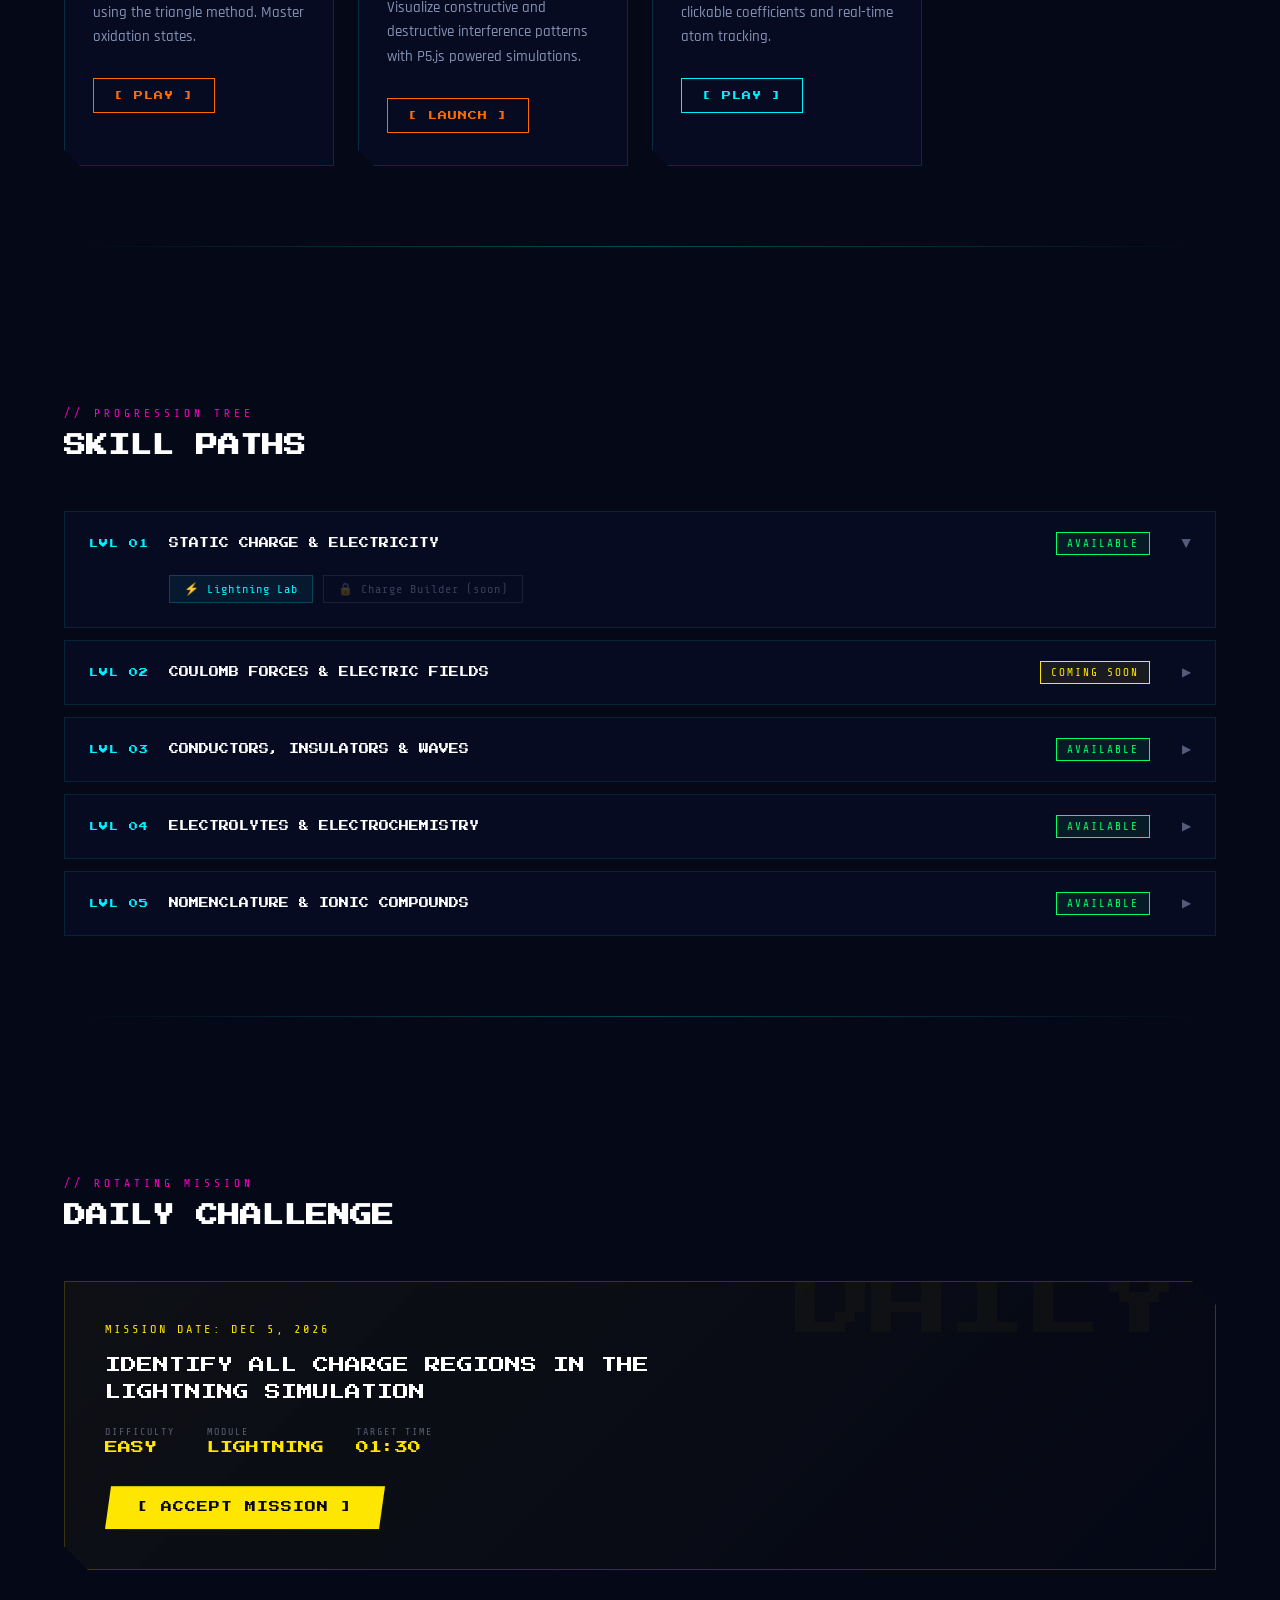
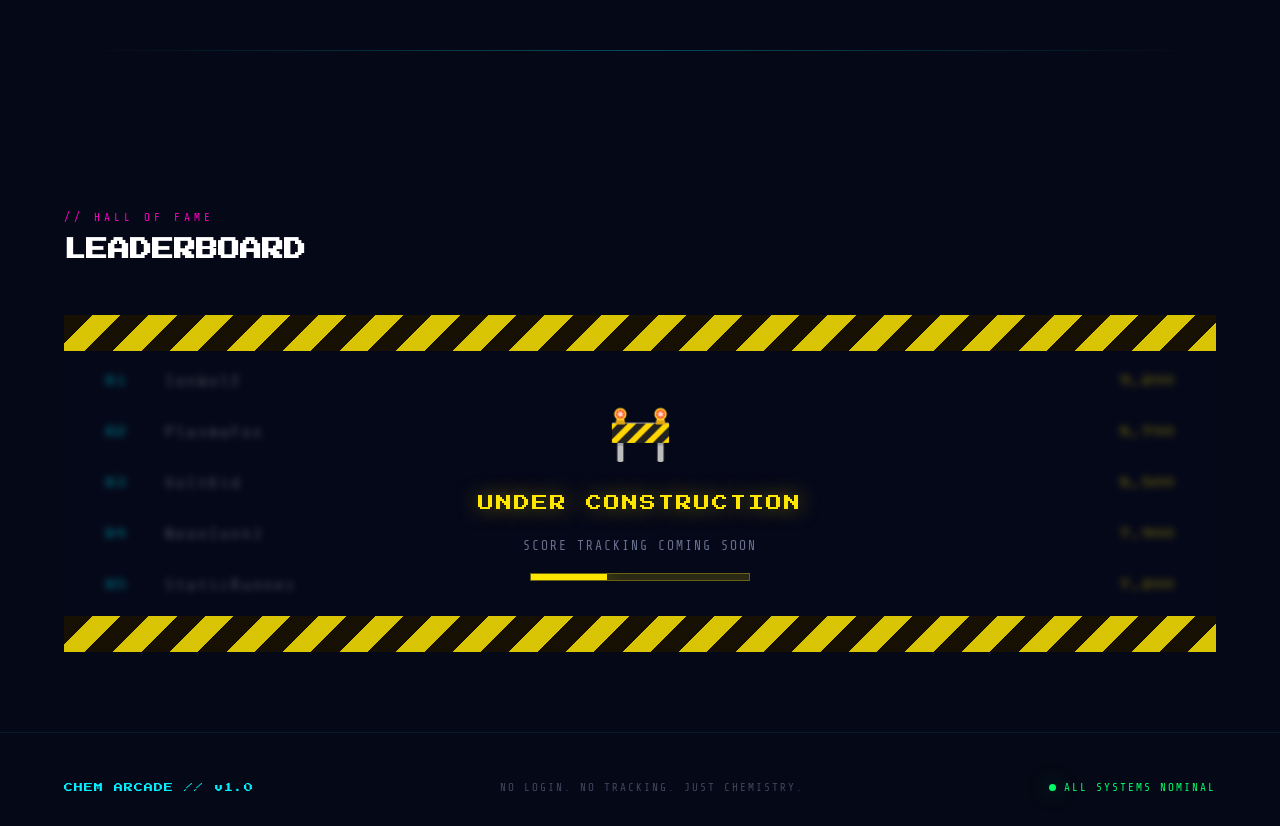
==== commit b2657036: "Add new simulation card for balancing equations" ====
--- a/index.html
+++ b/index.html
@@ -904,6 +904,16 @@
         <a href="P5 L8 Wave Interference vs4_5.html" class="card-btn">[ LAUNCH ]</a>
       </div>
 
+      <div class="sim-card cyan">
+        <span class="card-badge">NEW</span>
+        <span class="card-icon">⚖️</span>
+        <div class="card-tag">// STOICHIOMETRY</div>
+        <div class="card-title">BALANCING EQUATIONS</div>
+        <p class="card-desc">
+          Balance chemical equations using clickable coefficients and real-time atom tracking.
+        </p>
+        <a href="balancing-equations-arcade-v5.html" class="card-btn">[ PLAY ]</a>
+      </div>
 
     </div>
   </div>
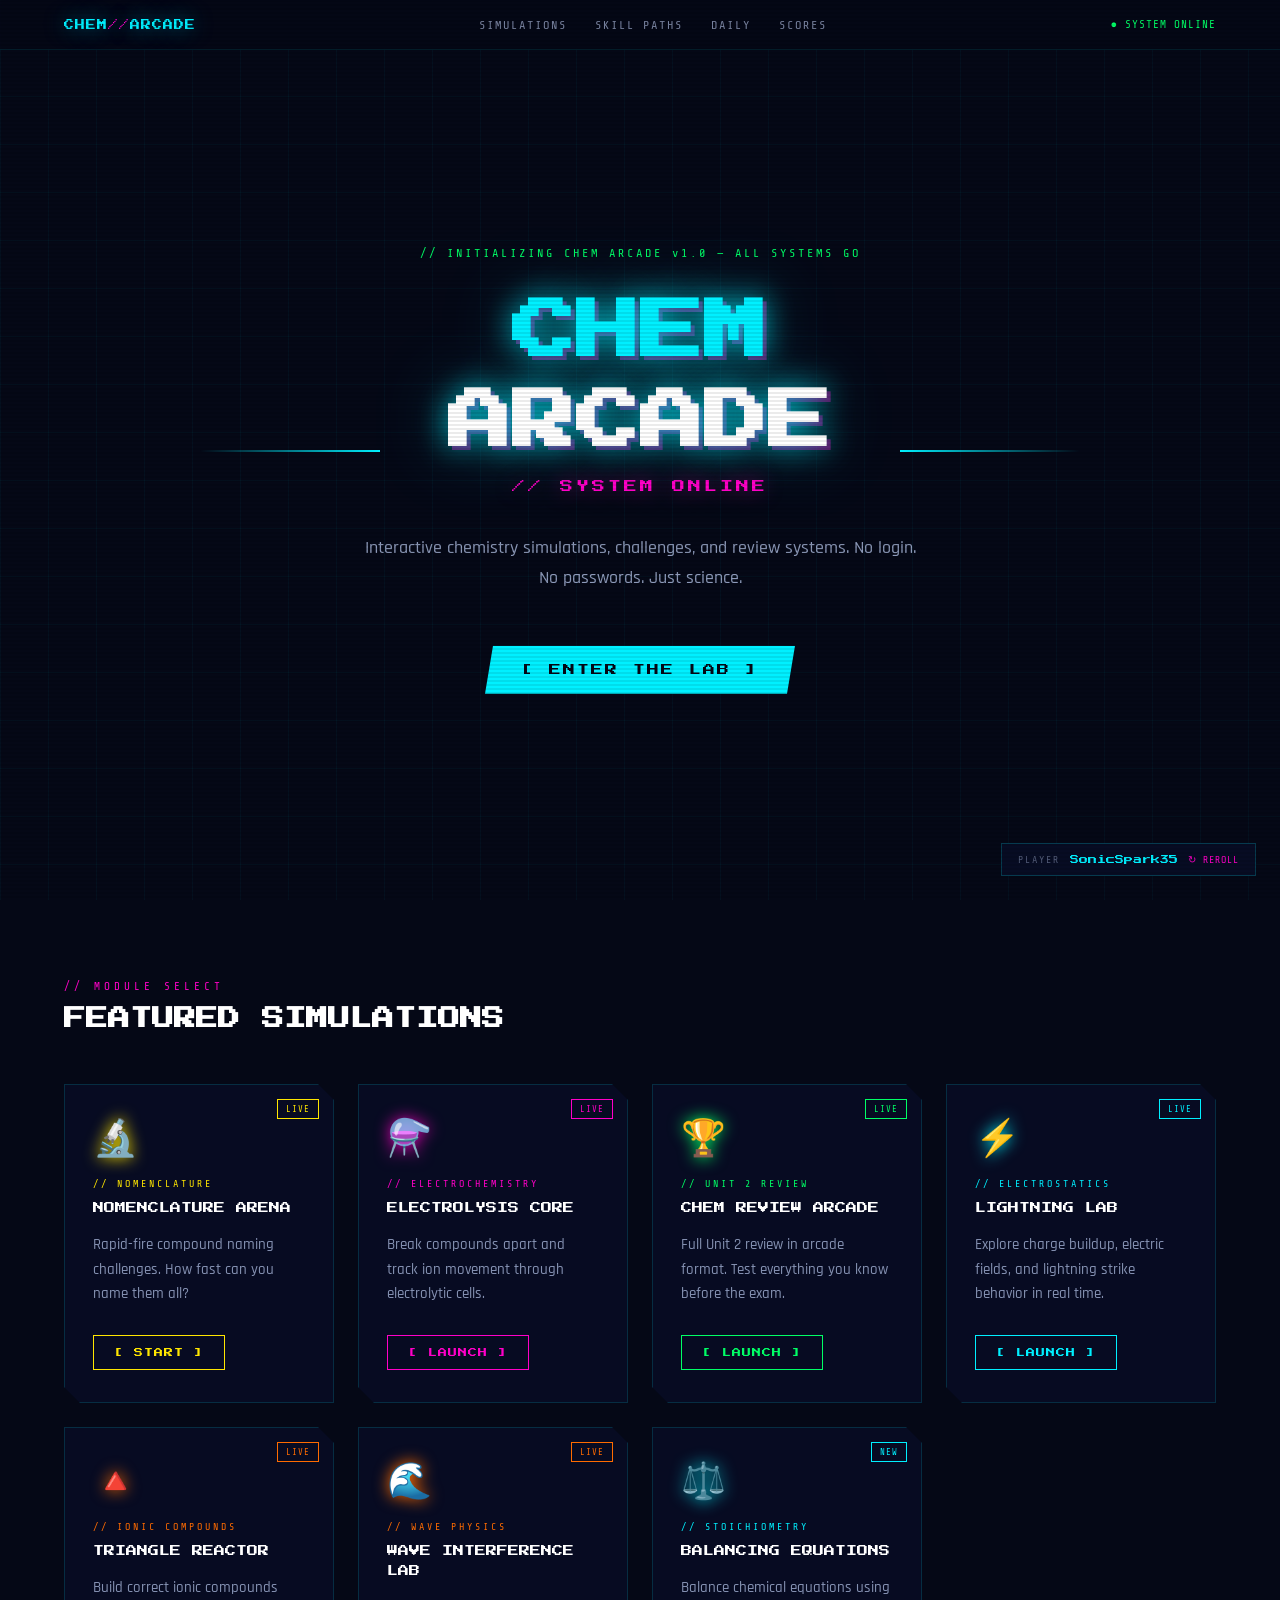
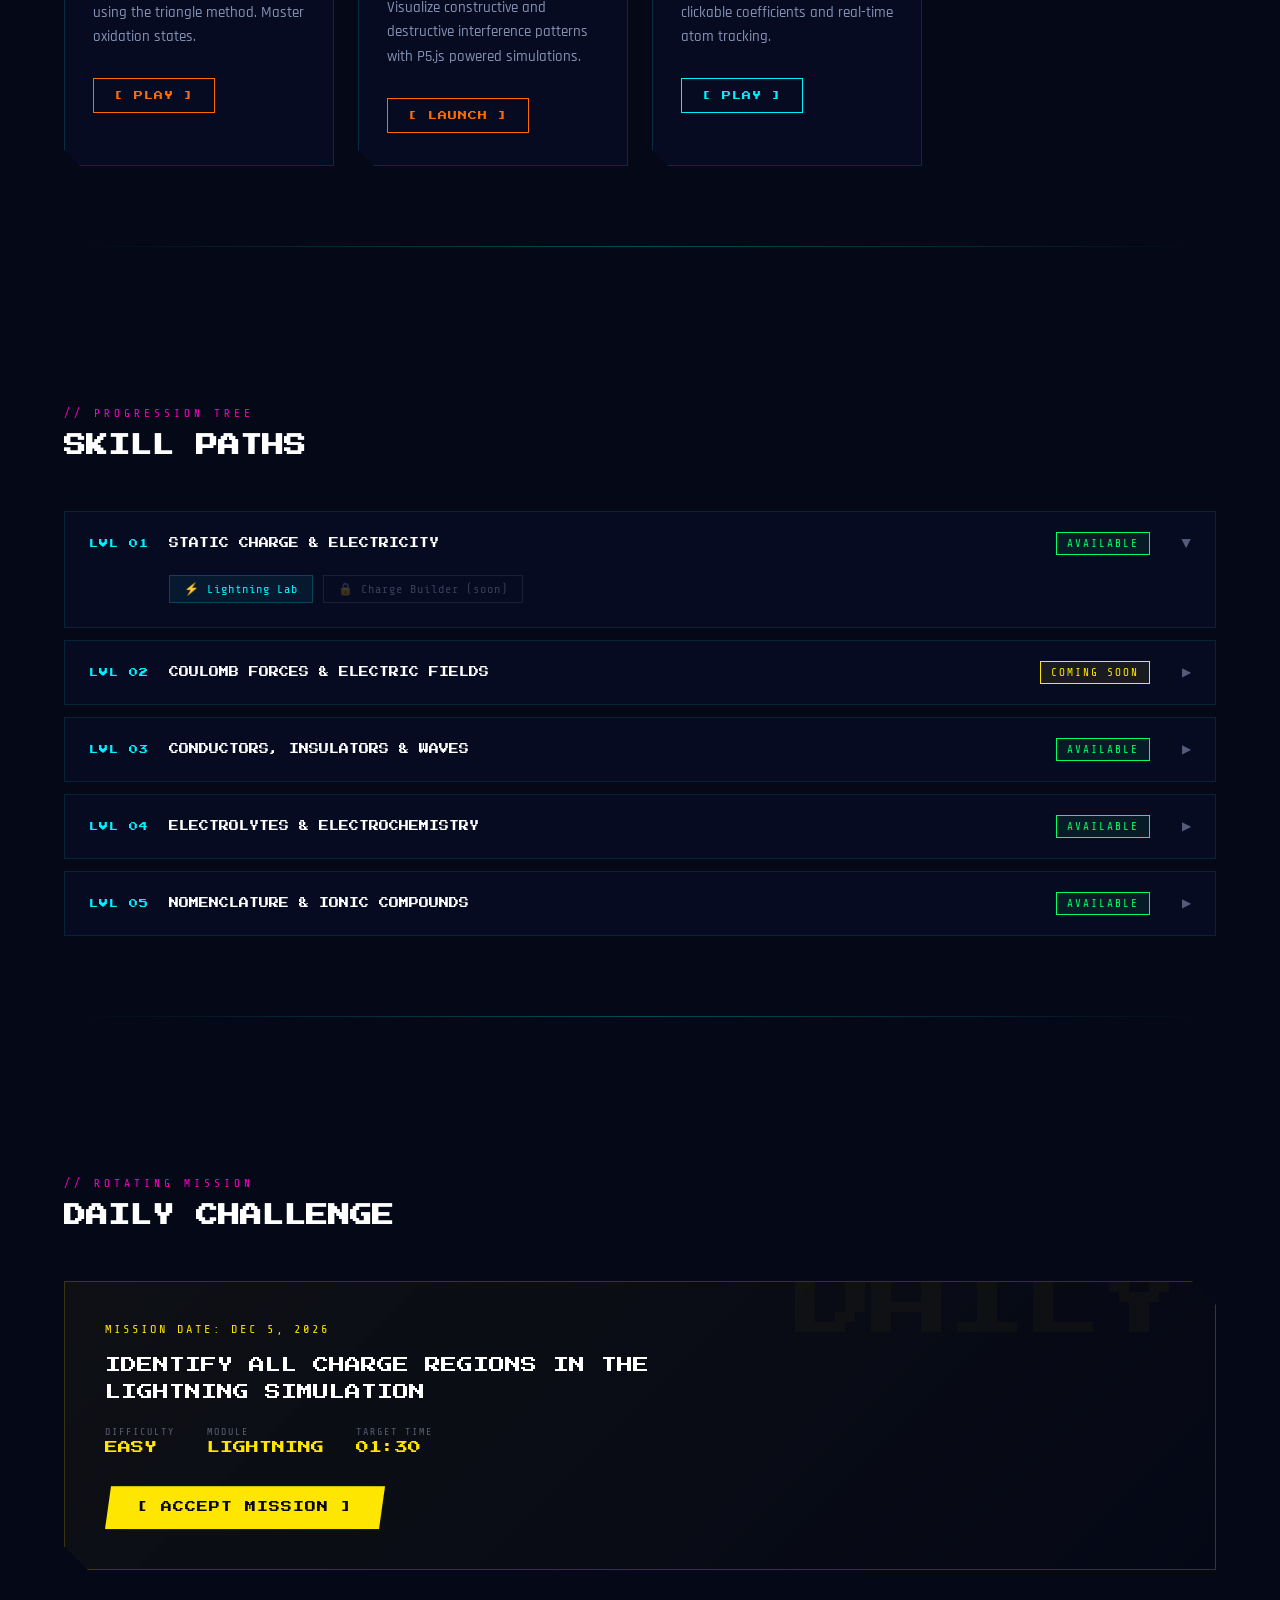
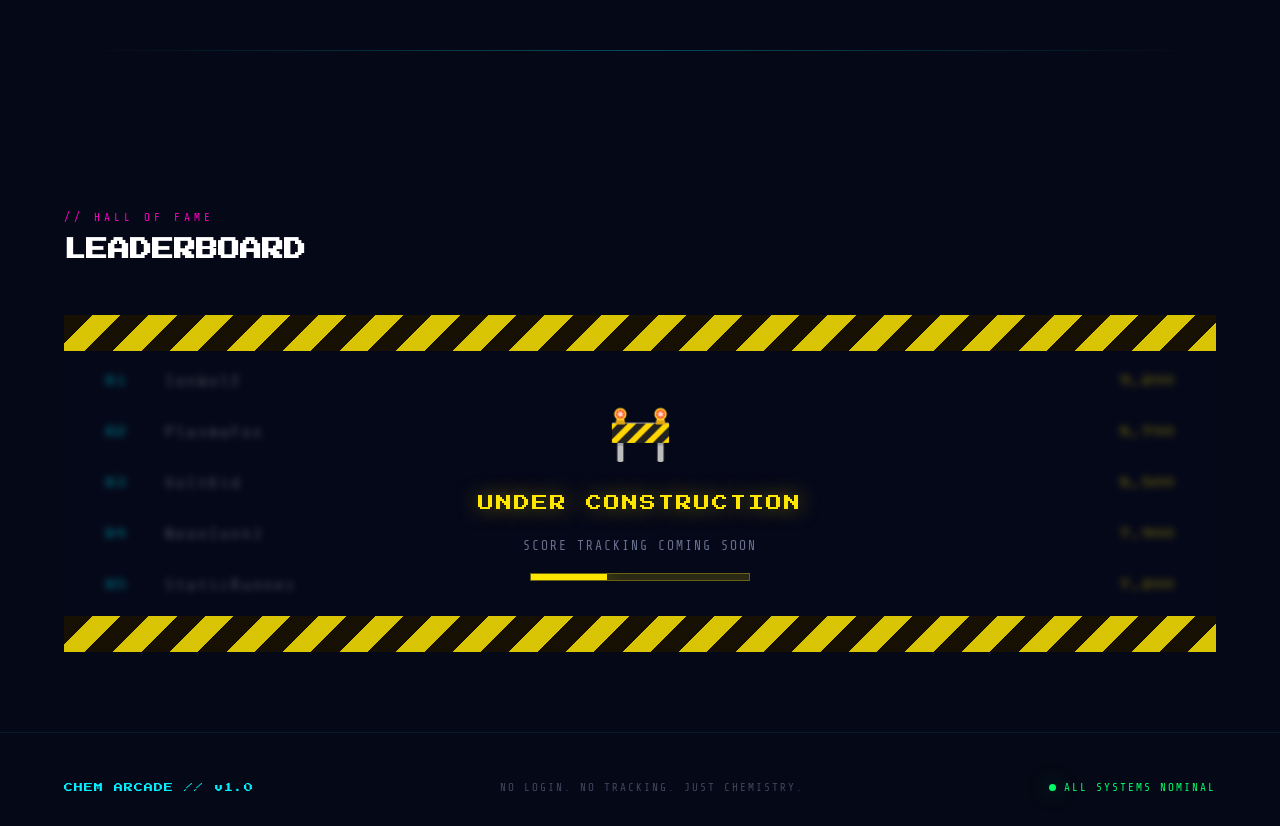
==== commit 0872ddcf: "Update link for balancing equations game" ====
--- a/index.html
+++ b/index.html
@@ -912,7 +912,7 @@
         <p class="card-desc">
           Balance chemical equations using clickable coefficients and real-time atom tracking.
         </p>
-        <a href="balancing-equations-arcade-v5.html" class="card-btn">[ PLAY ]</a>
+        <a href="balancing-equations.html" class="card-btn">[ PLAY ]</a>
       </div>
 
     </div>
